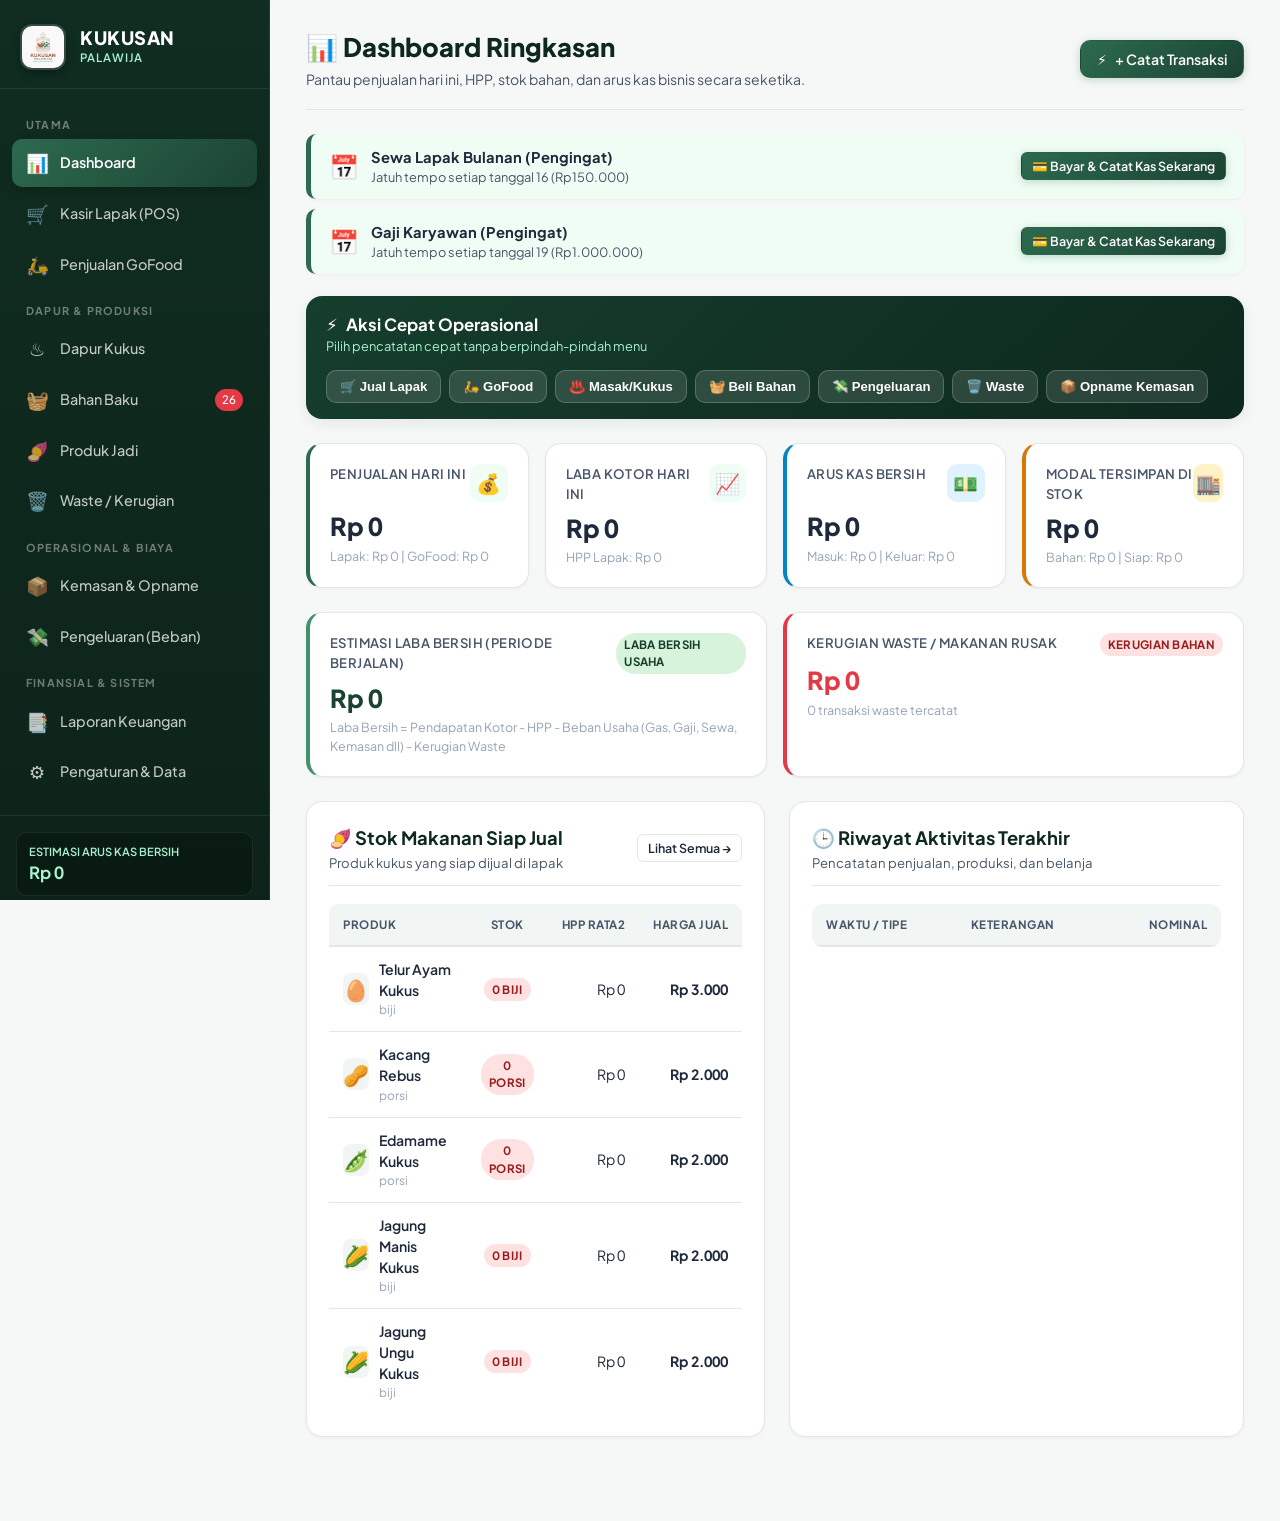
==== index.html @ 20f9d025 "Fix Fix Kukusan Palawija" ====
<!DOCTYPE html>
<html lang="id">
<head>
  <meta charset="UTF-8">
  <meta name="viewport" content="width=device-width, initial-scale=1.0">
  <title>KUKUSAN PALAWIJA - Sistem Operasional & Keuangan Cerdas</title>
  <meta name="description" content="Aplikasi pencatatan operasional, persediaan MWA, HPP, laba rugi, dan arus kas usaha Kukusan Palawija.">
  <link rel="stylesheet" href="css/style.css">
  <link rel="icon" type="image/jpeg" href="assets/logo.jpg">
</head>
<body>

  <div class="app-wrapper">
    <!-- SIDEBAR NAVIGASI -->
    <aside class="app-sidebar" id="appSidebar">
      <div class="brand-header">
        <img src="assets/logo.jpg" alt="Logo Kukusan Palawija" class="brand-logo-img">
        <div class="brand-title">
          <h1>KUKUSAN</h1>
          <div class="brand-tagline">PALAWIJA</div>
        </div>
      </div>

      <ul class="nav-menu">
        <li class="nav-category">UTAMA</li>
        <li>
          <a class="nav-item active" data-view="dashboard" id="navDashboard">
            <span class="icon">📊</span>
            <span>Dashboard</span>
          </a>
        </li>
        <li>
          <a class="nav-item" data-view="pos" id="navPos">
            <span class="icon">🛒</span>
            <span>Kasir Lapak (POS)</span>
          </a>
        </li>
        <li>
          <a class="nav-item" data-view="gofood" id="navGofood">
            <span class="icon">🛵</span>
            <span>Penjualan GoFood</span>
          </a>
        </li>

        <li class="nav-category">DAPUR & PRODUKSI</li>
        <li>
          <a class="nav-item" data-view="production" id="navProduction">
            <span class="icon">♨️</span>
            <span>Dapur Kukus</span>
          </a>
        </li>
        <li>
          <a class="nav-item" data-view="raw" id="navRaw">
            <span class="icon">🧺</span>
            <span>Bahan Baku</span>
            <span class="nav-badge" id="badgeLowRaw" style="display:none;">0</span>
          </a>
        </li>
        <li>
          <a class="nav-item" data-view="finished" id="navFinished">
            <span class="icon">🍠</span>
            <span>Produk Jadi</span>
          </a>
        </li>
        <li>
          <a class="nav-item" data-view="waste" id="navWaste">
            <span class="icon">🗑️</span>
            <span>Waste / Kerugian</span>
          </a>
        </li>

        <li class="nav-category">OPERASIONAL & BIAYA</li>
        <li>
          <a class="nav-item" data-view="packaging" id="navPackaging">
            <span class="icon">📦</span>
            <span>Kemasan & Opname</span>
          </a>
        </li>
        <li>
          <a class="nav-item" data-view="expenses" id="navExpenses">
            <span class="icon">💸</span>
            <span>Pengeluaran (Beban)</span>
          </a>
        </li>

        <li class="nav-category">FINANSIAL & SISTEM</li>
        <li>
          <a class="nav-item" data-view="reports" id="navReports">
            <span class="icon">📑</span>
            <span>Laporan Keuangan</span>
          </a>
        </li>
        <li>
          <a class="nav-item" data-view="settings" id="navSettings">
            <span class="icon">⚙️</span>
            <span>Pengaturan & Data</span>
          </a>
        </li>
      </ul>

      <div class="sidebar-footer">
        <div class="quick-cash-display">
          <div class="quick-cash-label">Estimasi Arus Kas Bersih</div>
          <div class="quick-cash-val num" id="sidebarCashVal">Rp 0</div>
        </div>
        <div style="font-size:0.75rem; text-align:center; opacity:0.7;">
          Kukusan Palawija v1.0
        </div>
      </div>
    </aside>

    <!-- KONTEN UTAMA APLIKASI -->
    <main class="app-main" id="appMain">
      
      <!-- TOP HEADER BAR -->
      <header class="top-header">
        <div class="page-title-wrap">
          <h2 id="pageMainHeading">📊 Dashboard Ringkasan</h2>
          <p id="pageMainSub">Pantau penjualan hari ini, HPP, stok bahan, dan arus kas bisnis secara seketika.</p>
        </div>
        <div class="header-actions">
          <button class="btn btn-primary" id="btnQuickActionOpen">
            <span>⚡</span> + Catat Transaksi
          </button>
        </div>
      </header>

      <!-- RECURRING ALERTS (GAJI TGL 19 & SEWA TGL 16) -->
      <div id="recurringAlertContainer" class="recurring-alert-container"></div>

      <!-- ========================================================
           VIEW 1: DASHBOARD
           ======================================================== -->
      <section id="viewDashboard" class="view-section active">
        <!-- QUICK ACTION BAR -->
        <div class="quick-action-bar">
          <div class="quick-action-left">
            <h3><span>⚡</span> Aksi Cepat Operasional</h3>
            <p>Pilih pencatatan cepat tanpa berpindah-pindah menu</p>
          </div>
          <div class="quick-buttons-row">
            <button class="btn-quick" onclick="app.openModal('modalSaleLapakQuick')">🛒 Jual Lapak</button>
            <button class="btn-quick" onclick="app.openModal('modalGoFood')">🛵 GoFood</button>
            <button class="btn-quick" onclick="app.openModal('modalProduction')">♨️ Masak/Kukus</button>
            <button class="btn-quick" onclick="app.openModal('modalPurchase')">🧺 Beli Bahan</button>
            <button class="btn-quick" onclick="app.openModal('modalExpense')">💸 Pengeluaran</button>
            <button class="btn-quick" onclick="app.openModal('modalWaste')">🗑️ Waste</button>
            <button class="btn-quick" onclick="app.openModal('modalPackagingAudit')">📦 Opname Kemasan</button>
          </div>
        </div>

        <!-- KPI SUMMARY CARDS -->
        <div class="stats-grid">
          <!-- Penjualan Hari Ini -->
          <div class="stat-card highlight-profit">
            <div class="stat-card-header">
              <span class="stat-card-title">Penjualan Hari Ini</span>
              <div class="stat-card-icon">💰</div>
            </div>
            <div class="stat-card-value num" id="dashTodaySales">Rp 0</div>
            <div class="stat-card-subtitle" id="dashTodaySalesSub">Lapak: Rp 0 | GoFood: Rp 0</div>
          </div>

          <!-- Laba Kotor Hari Ini -->
          <div class="stat-card">
            <div class="stat-card-header">
              <span class="stat-card-title">Laba Kotor Hari Ini</span>
              <div class="stat-card-icon">📈</div>
            </div>
            <div class="stat-card-value num" id="dashTodayGrossProfit">Rp 0</div>
            <div class="stat-card-subtitle" id="dashTodayHppSub">HPP Lapak: Rp 0</div>
          </div>

          <!-- Arus Kas Bersih (Bulan Ini) -->
          <div class="stat-card highlight-cash blue">
            <div class="stat-card-header">
              <span class="stat-card-title">Arus Kas Bersih</span>
              <div class="stat-card-icon">💵</div>
            </div>
            <div class="stat-card-value num" id="dashNetCashFlow">Rp 0</div>
            <div class="stat-card-subtitle" id="dashCashInOutSub">Masuk: Rp 0 | Keluar: Rp 0</div>
          </div>

          <!-- Modal Tersimpan di Stok -->
          <div class="stat-card highlight-stock gold">
            <div class="stat-card-header">
              <span class="stat-card-title">Modal Tersimpan di Stok</span>
              <div class="stat-card-icon">🏬</div>
            </div>
            <div class="stat-card-value num" id="dashTotalInventoryVal">Rp 0</div>
            <div class="stat-card-subtitle" id="dashInventorySplitSub">Bahan: Rp 0 | Siap Jual: Rp 0</div>
          </div>
        </div>

        <!-- SECOND ROW STATS: LABA BERSIH & KERUGIAN WASTE -->
        <div class="stats-grid" style="grid-template-columns: 1fr 1fr; margin-bottom: 24px;">
          <div class="stat-card" style="border-left: 4px solid var(--primary-500);">
            <div class="stat-card-header">
              <span class="stat-card-title">Estimasi Laba Bersih (Periode Berjalan)</span>
              <span class="badge badge-brand">Laba Bersih Usaha</span>
            </div>
            <div class="stat-card-value num" id="dashNetProfitVal" style="color:var(--primary-700)">Rp 0</div>
            <div class="stat-card-subtitle">
              Laba Bersih = Pendapatan Kotor - HPP - Beban Usaha (Gas, Gaji, Sewa, Kemasan dll) - Kerugian Waste
            </div>
          </div>

          <div class="stat-card highlight-waste accent">
            <div class="stat-card-header">
              <span class="stat-card-title">Kerugian Waste / Makanan Rusak</span>
              <span class="badge badge-danger">Kerugian Bahan</span>
            </div>
            <div class="stat-card-value num" id="dashWasteLossVal" style="color:var(--danger-600)">Rp 0</div>
            <div class="stat-card-subtitle" id="dashWasteItemsCount">
              0 insiden makanan rusak/basi tercatat
            </div>
          </div>
        </div>

        <!-- 2 COLUMNS: STOCK MONITOR & RECENT ACTIVITIES -->
        <div style="display: grid; grid-template-columns: 1fr 1fr; gap: 24px;">
          <!-- Card 1: Stok Siap Jual Terpopuler -->
          <div class="card">
            <div class="card-header">
              <div>
                <h3 class="card-title">🍠 Stok Makanan Siap Jual</h3>
                <div class="card-subtitle">Produk kukus yang siap dijual di lapak</div>
              </div>
              <button class="btn btn-secondary btn-sm" onclick="app.switchView('finished')">Lihat Semua →</button>
            </div>
            <div class="table-responsive">
              <table class="data-table">
                <thead>
                  <tr>
                    <th>Produk</th>
                    <th class="text-center">Stok</th>
                    <th class="text-right">HPP Rata2</th>
                    <th class="text-right">Harga Jual</th>
                  </tr>
                </thead>
                <tbody id="dashTopFinishedGoodsTable">
                  <!-- Populated by JS -->
                </tbody>
              </table>
            </div>
          </div>

          <!-- Card 2: Aktivitas Terakhir -->
          <div class="card">
            <div class="card-header">
              <div>
                <h3 class="card-title">🕒 Riwayat Aktivitas Terakhir</h3>
                <div class="card-subtitle">Pencatatan penjualan, produksi, dan belanja</div>
              </div>
            </div>
            <div class="table-responsive">
              <table class="data-table">
                <thead>
                  <tr>
                    <th>Waktu / Tipe</th>
                    <th>Keterangan</th>
                    <th class="text-right">Nominal</th>
                  </tr>
                </thead>
                <tbody id="dashRecentActivityTable">
                  <!-- Populated by JS -->
                </tbody>
              </table>
            </div>
          </div>
        </div>
      </section>

      <!-- ========================================================
           VIEW 2: KASIR LAPAK (POS CEPAT)
           ======================================================== -->
      <section id="viewPos" class="view-section">
        <div class="pos-container">
          <!-- Left: Product Grid Selector -->
          <div class="pos-product-section">
            <div class="card" style="margin-bottom:0;">
              <div class="product-picker-header">
                <div>
                  <h3 class="card-title">🛒 Pilih Menu Siap Jual</h3>
                  <div class="card-subtitle">Klik item untuk menambahkan langsung ke keranjang kasir</div>
                </div>
                <input type="text" id="posSearchInput" class="search-input" placeholder="🔍 Cari menu palawija..." oninput="app.filterPosProducts(this.value)">
              </div>
              <div class="product-grid" id="posProductGrid">
                <!-- Populated by JS -->
              </div>
            </div>

            <!-- Riwayat Penjualan Lapak Hari Ini -->
            <div class="card" style="margin-top:20px;">
              <div class="card-header">
                <h3 class="card-title">📋 Riwayat Nota Lapak Hari Ini</h3>
              </div>
              <div class="table-responsive">
                <table class="data-table">
                  <thead>
                    <tr>
                      <th>No Nota</th>
                      <th>Jam</th>
                      <th>Detail Item</th>
                      <th class="text-right">Total Jual</th>
                      <th class="text-right">HPP</th>
                      <th class="text-right">Laba Kotor</th>
                      <th class="text-center">Aksi</th>
                    </tr>
                  </thead>
                  <tbody id="posSalesHistoryTable">
                    <!-- Populated by JS -->
                  </tbody>
                </table>
              </div>
            </div>
          </div>

          <!-- Right: Cart & Checkout Panel -->
          <div class="pos-cart-panel">
            <div class="cart-title">
              <span>🛒 Keranjang Pembeli</span>
              <button class="btn btn-secondary btn-sm" onclick="app.posClearCart()">Kosongkan</button>
            </div>

            <div class="cart-items-list" id="posCartItemsList">
              <!-- Cart items -->
            </div>

            <div class="cart-summary-box">
              <div class="cart-summary-row">
                <span>Total Item</span>
                <span id="posCartItemCount">0 porsi/biji</span>
              </div>
              <div class="cart-summary-row">
                <span>Estimasi HPP Total</span>
                <span id="posCartHppTotal" class="num">Rp 0</span>
              </div>
              <div class="cart-summary-row total">
                <span>Total Tagihan</span>
                <span id="posCartTotalAmount" class="num">Rp 0</span>
              </div>
            </div>

            <div class="pos-payment-inputs">
              <div class="form-group" style="margin-bottom:8px;">
                <label class="form-label">Metode Pembayaran</label>
                <select id="posPaymentMethod" class="form-select">
                  <option value="Tunai">💵 Tunai (Cash)</option>
                  <option value="QRIS">📱 QRIS</option>
                  <option value="Transfer">🏦 Transfer Bank</option>
                </select>
              </div>

              <div class="form-group" style="margin-bottom:8px;">
                <label class="form-label">Uang Diterima (Rp)</label>
                <input type="number" id="posCashReceived" class="form-control" placeholder="0" oninput="app.calculatePosChange()">
              </div>

              <div class="cart-summary-row" style="font-weight:700; color:var(--primary-700); margin-bottom:12px;">
                <span>Kembalian:</span>
                <span id="posChangeDisplay" class="num">Rp 0</span>
              </div>

              <button class="btn btn-primary btn-lg" style="width:100%;" onclick="app.posSubmitSale()">
                ✅ Simpan Transaksi Lapak
              </button>
            </div>
          </div>
        </div>
      </section>

      <!-- ========================================================
           VIEW 3: PENJUALAN GOFOOD (RINGKAS)
           ======================================================== -->
      <section id="viewGofood" class="view-section">
        <div class="card">
          <div class="card-header">
            <div>
              <h3 class="card-title">🛵 Pencatatan Penjualan GoFood</h3>
              <div class="card-subtitle">Metode ringkas: catat omset kotor, potongan fee, dan uang bersih diterima tanpa repot input per item</div>
            </div>
            <button class="btn btn-gofood" onclick="app.openModal('modalGoFood')">
              + Catat Rekap GoFood
            </button>
          </div>

          <div class="stats-grid" style="grid-template-columns: repeat(3, 1fr); margin-bottom:20px;">
            <div class="stat-card">
              <span class="stat-card-title">Total Omset Kotor GoFood</span>
              <div class="stat-card-value num" id="gfTotalGross">Rp 0</div>
            </div>
            <div class="stat-card accent">
              <span class="stat-card-title">Total Potongan Fee Aplikasi</span>
              <div class="stat-card-value num" id="gfTotalFee" style="color:var(--danger-600)">Rp 0</div>
            </div>
            <div class="stat-card highlight-profit">
              <span class="stat-card-title">Uang Bersih Diterima</span>
              <div class="stat-card-value num" id="gfTotalNet" style="color:var(--gofood-green)">Rp 0</div>
            </div>
          </div>

          <div class="table-responsive">
            <table class="data-table">
              <thead>
                <tr>
                  <th>No Pesanan</th>
                  <th>Tanggal</th>
                  <th>Jumlah Order</th>
                  <th class="text-right">Penjualan Kotor</th>
                  <th class="text-right">Fee Aplikasi</th>
                  <th class="text-right">Diterima Bersih</th>
                  <th>Metode Masuk</th>
                  <th>Catatan</th>
                  <th class="text-center">Aksi</th>
                </tr>
              </thead>
              <tbody id="gofoodTableBody">
                <!-- Populated by JS -->
              </tbody>
            </table>
          </div>
        </div>
      </section>

      <!-- ========================================================
           VIEW 4: DAPUR KUKUS (PRODUKSI & MWA HPP)
           ======================================================== -->
      <section id="viewProduction" class="view-section">
        <div class="card">
          <div class="card-header">
            <div>
              <h3 class="card-title">♨️ Proses Produksi Dapur Kukus</h3>
              <div class="card-subtitle">Konversi bahan baku mentah menjadi produk jadi siap jual dengan alokasi biaya multi-hasil dan MWA HPP</div>
            </div>
            <button class="btn btn-primary" onclick="app.openModal('modalProduction')">
              + Catat Masak / Kukus Baru
            </button>
          </div>

          <div class="alert-card info" style="margin-bottom:20px;">
            <div class="alert-card-left">
              <span class="alert-icon">💡</span>
              <div class="alert-card-text">
                <h4>Prinsip Produksi Kukusan Palawija</h4>
                <p>Hasil aktual dicatat nyata (misal 2 kg telur menghasilkan 20 butir matang). Jika 1 proses menghasilkan 2 produk sekaligus (misal Edamame & Kacang), biaya dialokasikan berdasarkan persentase (total wajib 100%).</p>
              </div>
            </div>
          </div>

          <div class="table-responsive">
            <table class="data-table">
              <thead>
                <tr>
                  <th>Batch</th>
                  <th>Tanggal</th>
                  <th>Bahan Baku Digunakan</th>
                  <th>Biaya Tambahan</th>
                  <th class="text-right">Total Biaya Batch</th>
                  <th>Hasil Produk & Alokasi</th>
                  <th>HPP Per Unit Dihasilkan</th>
                  <th class="text-center">Aksi</th>
                </tr>
              </thead>
              <tbody id="productionTableBody">
                <!-- Populated by JS -->
              </tbody>
            </table>
          </div>
        </div>
      </section>

      <!-- ========================================================
           VIEW 5: BAHAN BAKU & PEMBELIAN (MOVING AVERAGE)
           ======================================================== -->
      <section id="viewRaw" class="view-section">
        <div class="card">
          <div class="card-header">
            <div>
              <h3 class="card-title">🧺 Master Stok Bahan Baku</h3>
              <div class="card-subtitle">Stok dinilai menggunakan metode Moving Weighted Average (MWA)</div>
            </div>
            <div style="display:flex; gap:10px;">
              <button class="btn btn-secondary" onclick="app.openModal('modalAddRaw')">
                + Tambah Bahan Baru
              </button>
              <button class="btn btn-primary" onclick="app.openModal('modalPurchase')">
                + Catat Pembelian Bahan
              </button>
            </div>
          </div>

          <div class="table-responsive">
            <table class="data-table">
              <thead>
                <tr>
                  <th>Bahan Baku</th>
                  <th>Satuan</th>
                  <th class="text-center">Stok Saat Ini</th>
                  <th class="text-right">Harga Rata2 (MWA)</th>
                  <th class="text-right">Nilai Persediaan</th>
                  <th class="text-center">Status</th>
                  <th class="text-center">Aksi</th>
                </tr>
              </thead>
              <tbody id="rawMaterialsTableBody">
                <!-- Populated by JS -->
              </tbody>
            </table>
          </div>
        </div>

        <!-- Riwayat Pembelian Bahan Baku -->
        <div class="card">
          <div class="card-header">
            <h3 class="card-title">📜 Riwayat Pembelian Bahan Baku & Kemasan</h3>
          </div>
          <div class="table-responsive">
            <table class="data-table">
              <thead>
                <tr>
                  <th>Tanggal</th>
                  <th>Tipe</th>
                  <th>Item</th>
                  <th class="text-center">Jumlah</th>
                  <th class="text-right">Harga Beli</th>
                  <th class="text-right">Total Bayar (Kas Keluar)</th>
                  <th>Supplier</th>
                  <th>Metode Bayar</th>
                  <th>Catatan</th>
                  <th class="text-center">Aksi</th>
                </tr>
              </thead>
              <tbody id="purchasesTableBody">
                <!-- Populated by JS -->
              </tbody>
            </table>
          </div>
        </div>
      </section>

      <!-- ========================================================
           VIEW 6: PRODUK JADI (STOK & HPP)
           ======================================================== -->
      <section id="viewFinished" class="view-section">
        <div class="card">
          <div class="card-header">
            <div>
              <h3 class="card-title">🍠 Daftar Produk Siap Jual</h3>
              <div class="card-subtitle">Stok makanan matang hasil kukusan beserta HPP dan harga jual</div>
            </div>
            <button class="btn btn-primary" onclick="app.openModal('modalAddProduct')">
              + Tambah Menu Baru
            </button>
          </div>

          <div class="table-responsive">
            <table class="data-table">
              <thead>
                <tr>
                  <th>Menu Produk</th>
                  <th>Satuan</th>
                  <th class="text-center">Stok Siap Jual</th>
                  <th class="text-right">HPP Rata2 (MWA)</th>
                  <th class="text-right">Harga Jual</th>
                  <th class="text-right">Margin Laba / Unit</th>
                  <th class="text-right">Nilai Total Stok</th>
                  <th class="text-center">Aksi</th>
                </tr>
              </thead>
              <tbody id="finishedGoodsTableBody">
                <!-- Populated by JS -->
              </tbody>
            </table>
          </div>
        </div>
      </section>

      <!-- ========================================================
           VIEW 7: WASTE / KERUGIAN MAKANAN RUSAK
           ======================================================== -->
      <section id="viewWaste" class="view-section">
        <div class="card">
          <div class="card-header">
            <div>
              <h3 class="card-title">🗑️ Pencatatan Kerugian Waste (Makanan Rusak / Basi)</h3>
              <div class="card-subtitle">Mencatat produk jadi yang dibuang/rusak dan menghitung nilai kerugian berdasarkan HPP</div>
            </div>
            <button class="btn btn-danger" onclick="app.openModal('modalWaste')">
              + Catat Waste Baru
            </button>
          </div>

          <div class="stats-grid" style="grid-template-columns: 1fr 1fr; margin-bottom:20px;">
            <div class="stat-card accent">
              <span class="stat-card-title">Total Nilai Kerugian Waste</span>
              <div class="stat-card-value num" id="wasteTotalLossVal" style="color:var(--danger-600)">Rp 0</div>
              <div class="stat-card-subtitle">Nilai rupiah produk terbuang yang membebani laba bersih</div>
            </div>
            <div class="stat-card">
              <span class="stat-card-title">Total Jumlah Item Terbuang</span>
              <div class="stat-card-value num" id="wasteTotalQtyVal">0 item</div>
              <div class="stat-card-subtitle">Total biji/porsi produk jadi yang tidak layak jual</div>
            </div>
          </div>

          <div class="table-responsive">
            <table class="data-table">
              <thead>
                <tr>
                  <th>Tanggal</th>
                  <th>Produk</th>
                  <th class="text-center">Jumlah Rusak</th>
                  <th class="text-right">HPP per Unit</th>
                  <th class="text-right">Total Nilai Kerugian</th>
                  <th>Alasan Rusak</th>
                  <th>Catatan</th>
                  <th class="text-center">Aksi</th>
                </tr>
              </thead>
              <tbody id="wasteTableBody">
                <!-- Populated by JS -->
              </tbody>
            </table>
          </div>
        </div>
      </section>

      <!-- ========================================================
           VIEW 8: KEMASAN & STOCK OPNAME BERKALA
           ======================================================== -->
      <section id="viewPackaging" class="view-section">
        <div class="card">
          <div class="card-header">
            <div>
              <h3 class="card-title">📦 Pengelolaan Kemasan & Stock Opname Berkala</h3>
              <div class="card-subtitle">Mika, sticker, plastik dll. dihitung pemakaiannya lewat opname berkala agar tidak merepotkan kasir tiap transaksi</div>
            </div>
            <div style="display:flex; gap:10px;">
              <button class="btn btn-secondary" onclick="app.openModal('modalAddPackaging')">
                + Tambah Jenis Kemasan
              </button>
              <button class="btn btn-primary" onclick="app.openModal('modalPackagingAudit')">
                📋 Catat Stock Opname
              </button>
            </div>
          </div>

          <div class="alert-card info" style="margin-bottom:20px;">
            <div class="alert-card-left">
              <span class="alert-icon">📦</span>
              <div class="alert-card-text">
                <h4>Rumus Stock Opname Berkala</h4>
                <p>Estimasi Pemakaian = Stok Awal + Total Pembelian Baru - Stok Fisik Aktual. Nilai rupiah kemasan terpakai otomatis masuk ke Beban Usaha pada laporan Laba Rugi.</p>
              </div>
            </div>
          </div>

          <div class="table-responsive">
            <table class="data-table">
              <thead>
                <tr>
                  <th>Kemasan</th>
                  <th>Satuan</th>
                  <th class="text-center">Stok Saat Ini</th>
                  <th class="text-right">Biaya Rata2</th>
                  <th class="text-right">Nilai Persediaan</th>
                  <th class="text-center">Status</th>
                  <th class="text-center">Aksi</th>
                </tr>
              </thead>
              <tbody id="packagingTableBody">
                <!-- Populated by JS -->
              </tbody>
            </table>
          </div>
        </div>

        <!-- Riwayat Audit Stock Opname Kemasan -->
        <div class="card">
          <div class="card-header">
            <h3 class="card-title">📜 Riwayat Audit Opname Kemasan</h3>
          </div>
          <div class="table-responsive">
            <table class="data-table">
              <thead>
                <tr>
                  <th>Tanggal</th>
                  <th>Periode Opname</th>
                  <th>Rincian Kemasan (Awal → Fisik = Terpakai)</th>
                  <th class="text-right">Nilai Biaya Pemakaian</th>
                  <th>Catatan</th>
                </tr>
              </thead>
              <tbody id="packagingAuditTableBody">
                <!-- Populated by JS -->
              </tbody>
            </table>
          </div>
        </div>
      </section>

      <!-- ========================================================
           VIEW 9: PENGELUARAN USAHA & GAS PERSENTASE
           ======================================================== -->
      <section id="viewExpenses" class="view-section">
        <div class="card">
          <div class="card-header">
            <div>
              <h3 class="card-title">💸 Pengeluaran Usaha (Beban Operasional)</h3>
              <div class="card-subtitle">Gaji, sewa lapak, gas (alokasi rumah vs usaha), listrik, transportasi, dll.</div>
            </div>
            <button class="btn btn-primary" onclick="app.openModal('modalExpense')">
              + Catat Pengeluaran Baru
            </button>
          </div>

          <div class="alert-card warning" style="margin-bottom:20px;">
            <div class="alert-card-left">
              <span class="alert-icon">⚖️</span>
              <div class="alert-card-text">
                <h4>Aturan Pemisahan Beban Gas & Kas</h4>
                <p>Gas Dalam Rumah dihitung 60% beban usaha (40% keperluan dapur rumah). Pengeluaran kas tetap keluar 100%, namun beban usaha pada laba rugi hanya dicatat porsi usaha.</p>
              </div>
            </div>
          </div>

          <div class="table-responsive">
            <table class="data-table">
              <thead>
                <tr>
                  <th>Tanggal</th>
                  <th>Kategori</th>
                  <th>Lokasi</th>
                  <th class="text-center">% Usaha</th>
                  <th class="text-right">Total Kas Keluar</th>
                  <th class="text-right">Beban Usaha</th>
                  <th class="text-right">Pribadi / Prive</th>
                  <th>Metode Bayar</th>
                  <th>Catatan</th>
                  <th class="text-center">Aksi</th>
                </tr>
              </thead>
              <tbody id="expensesTableBody">
                <!-- Populated by JS -->
              </tbody>
            </table>
          </div>
        </div>
      </section>

      <!-- ========================================================
           VIEW 10: LAPORAN KEUANGAN LENGKAP
           ======================================================== -->
      <section id="viewReports" class="view-section">
        <!-- Date filter bar -->
        <div class="report-filter-bar">
          <div style="display:flex; align-items:center; gap:12px; flex-wrap:wrap;">
            <label style="font-weight:700; font-size:0.88rem;">Filter Periode:</label>
            <button class="btn btn-secondary btn-sm active" id="btnFilterToday" onclick="app.setReportPeriod('today')">Hari Ini</button>
            <button class="btn btn-secondary btn-sm" id="btnFilterWeek" onclick="app.setReportPeriod('this_week')">7 Hari</button>
            <button class="btn btn-secondary btn-sm" id="btnFilterMonth" onclick="app.setReportPeriod('this_month')">Bulan Ini</button>
            <button class="btn btn-secondary btn-sm" id="btnFilterAll" onclick="app.setReportPeriod('all')">Semua</button>
          </div>
          <div style="display:flex; align-items:center; gap:8px;">
            <input type="date" id="reportStartDate" class="form-control" style="width:140px; padding:6px 10px;" onchange="app.setReportCustomDate()">
            <span>s/d</span>
            <input type="date" id="reportEndDate" class="form-control" style="width:140px; padding:6px 10px;" onchange="app.setReportCustomDate()">
            <button class="btn btn-primary btn-sm" onclick="window.print()">🖨️ Cetak Laporan</button>
            <button class="btn btn-secondary btn-sm" onclick="app.exportReportCsv()">📥 Unduh CSV</button>
          </div>
        </div>

        <!-- 1. LAPORAN LABA RUGI (INCOME STATEMENT) -->
        <div class="financial-statement">
          <div class="statement-title">
            <h3>LAPORAN LABA RUGI</h3>
            <p>Kukusan Palawija — Periode: <span id="reportPeriodDisplay">Bulan Ini</span></p>
          </div>

          <!-- Bagian Pendapatan -->
          <div class="statement-row header">
            <span>I. PENDAPATAN USAHA</span>
            <span></span>
          </div>
          <div class="statement-row indent">
            <span>Penjualan Bersih Lapak</span>
            <span id="repLapakRev" class="num">Rp 0</span>
          </div>
          <div class="statement-row indent">
            <span>Penjualan GoFood (Uang Bersih Diterima)</span>
            <span id="repGofoodNet" class="num">Rp 0</span>
          </div>
          <div class="statement-row subtotal">
            <span>TOTAL PENDAPATAN USAHA</span>
            <span id="repTotalRev" class="num" style="color:var(--primary-700)">Rp 0</span>
          </div>

          <!-- Bagian HPP -->
          <div class="statement-row header">
            <span>II. HARGA POKOK PENJUALAN (HPP)</span>
            <span></span>
          </div>
          <div class="statement-row indent">
            <span>HPP Produk Terjual di Lapak</span>
            <span id="repHppLapak" class="num">Rp 0</span>
          </div>
          <div class="statement-row subtotal">
            <span>TOTAL HPP</span>
            <span id="repTotalHpp" class="num" style="color:var(--danger-600)">Rp 0</span>
          </div>

          <!-- LABA KOTOR -->
          <div class="statement-row" style="font-size:1.1rem; font-weight:800; background:#f0fdf4; padding:10px 12px; border-radius:6px; margin:12px 0;">
            <span>LABA KOTOR (GROSS PROFIT)</span>
            <span id="repGrossProfit" class="num" style="color:var(--primary-800)">Rp 0</span>
          </div>

          <!-- Bagian Beban Operasional -->
          <div class="statement-row header">
            <span>III. BEBAN OPERASIONAL USAHA</span>
            <span></span>
          </div>
          <div id="repExpenseBreakdownRows">
            <!-- Populated by JS -->
          </div>
          <div class="statement-row subtotal">
            <span>TOTAL BEBAN OPERASIONAL</span>
            <span id="repTotalExpenses" class="num" style="color:var(--danger-600)">Rp 0</span>
          </div>

          <!-- Bagian Waste -->
          <div class="statement-row header">
            <span>IV. KERUGIAN WASTE / MAKANAN RUSAK</span>
            <span></span>
          </div>
          <div class="statement-row indent">
            <span>Beban Kerugian Produk Rusak/Basi</span>
            <span id="repWasteLoss" class="num">Rp 0</span>
          </div>

          <!-- LABA BERSIH -->
          <div class="statement-row grand-total" id="repNetProfitRow">
            <span>LABA BERSIH (NET PROFIT)</span>
            <span id="repNetProfit" class="num">Rp 0</span>
          </div>
        </div>

        <!-- 2. LAPORAN ARUS KAS (CASH FLOW) -->
        <div class="financial-statement">
          <div class="statement-title">
            <h3>LAPORAN ARUS KAS (CASH FLOW)</h3>
            <p>Arus Uang Riil Masuk & Keluar Kas</p>
          </div>

          <div class="statement-row header">
            <span>ARUS KAS MASUK</span>
            <span></span>
          </div>
          <div class="statement-row indent">
            <span>Penerimaan Penjualan Lapak</span>
            <span id="repCashInLapak" class="num">Rp 0</span>
          </div>
          <div class="statement-row indent">
            <span>Penerimaan Bersih GoFood</span>
            <span id="repCashInGofood" class="num">Rp 0</span>
          </div>
          <div class="statement-row subtotal">
            <span>TOTAL UANG MASUK</span>
            <span id="repTotalCashIn" class="num" style="color:var(--primary-700)">Rp 0</span>
          </div>

          <div class="statement-row header">
            <span>ARUS KAS KELUAR</span>
            <span></span>
          </div>
          <div class="statement-row indent">
            <span>Pembelian Bahan Baku</span>
            <span id="repCashOutRaw" class="num">Rp 0</span>
          </div>
          <div class="statement-row indent">
            <span>Pembelian Kemasan</span>
            <span id="repCashOutPack" class="num">Rp 0</span>
          </div>
          <div class="statement-row indent">
            <span>Pengeluaran Kas Operasional & Lainnya (100% Kas)</span>
            <span id="repCashOutExp" class="num">Rp 0</span>
          </div>
          <div class="statement-row subtotal">
            <span>TOTAL UANG KELUAR</span>
            <span id="repTotalCashOut" class="num" style="color:var(--danger-600)">Rp 0</span>
          </div>

          <div class="statement-row grand-total" id="repNetCashRow">
            <span>SURPLUS / DEFISIT KAS BERSIH</span>
            <span id="repNetCashFlow" class="num">Rp 0</span>
          </div>
        </div>

        <!-- 3. POSISI MODAL DALAM PERSEDIAAN -->
        <div class="financial-statement">
          <div class="statement-title">
            <h3>NILAI MODAL DALAM PERSEDIAAN (STOK)</h3>
            <p>Aset Barang Berdasarkan Nilai Moving Weighted Average</p>
          </div>

          <div class="statement-row">
            <span>Nilai Persediaan Bahan Baku Mentah</span>
            <span id="repValRaw" class="num">Rp 0</span>
          </div>
          <div class="statement-row">
            <span>Nilai Persediaan Produk Jadi Siap Jual</span>
            <span id="repValFinished" class="num">Rp 0</span>
          </div>
          <div class="statement-row">
            <span>Nilai Persediaan Kemasan</span>
            <span id="repValPackaging" class="num">Rp 0</span>
          </div>
          <div class="statement-row grand-total">
            <span>TOTAL MODAL TERSIMPAN DI STOK</span>
            <span id="repValTotal" class="num">Rp 0</span>
          </div>
        </div>
      </section>

      <!-- ========================================================
           VIEW 11: PENGATURAN & BACKUP DATA
           ======================================================== -->
      <section id="viewSettings" class="view-section">
        <div class="card" style="max-width:800px; margin:0 auto 24px;">
          <div class="card-header">
            <h3 class="card-title">⚙️ Konfigurasi Usaha & Pengingat Rutin</h3>
          </div>
          <form id="formSettings" onsubmit="app.saveSettings(event)">
            <div class="form-group">
              <label class="form-label">Nama Usaha</label>
              <input type="text" id="settingBizName" class="form-control" value="Kukusan Palawija">
            </div>
            <div class="form-row">
              <div class="form-group">
                <label class="form-label">Tanggal Jatuh Tempo Gaji Karyawan</label>
                <input type="number" id="settingSalaryDay" class="form-control" min="1" max="31" value="19">
                <div class="form-hint">Standar: Tanggal 19 setiap bulan</div>
              </div>
              <div class="form-group">
                <label class="form-label">Nominal Gaji Rutin (Rp)</label>
                <input type="number" id="settingSalaryAmount" class="form-control" value="1000000">
              </div>
            </div>
            <div class="form-row">
              <div class="form-group">
                <label class="form-label">Tanggal Jatuh Tempo Sewa Lapak</label>
                <input type="number" id="settingRentDay" class="form-control" min="1" max="31" value="16">
                <div class="form-hint">Standar: Tanggal 16 setiap bulan</div>
              </div>
              <div class="form-group">
                <label class="form-label">Nominal Sewa Lapak (Rp)</label>
                <input type="number" id="settingRentAmount" class="form-control" value="150000">
              </div>
            </div>
            <button type="submit" class="btn btn-primary">Simpan Konfigurasi</button>
          </form>
        </div>

        <!-- Backup & Pulihkan Data -->
        <div class="card" style="max-width:800px; margin:0 auto;">
          <div class="card-header">
            <h3 class="card-title">💾 Cadangan (Backup) & Pulihkan Data</h3>
          </div>
          <p style="font-size:0.88rem; color:var(--text-secondary); margin-bottom:16px;">
            Semua data tersimpan dengan aman di browser lokal Anda. Anda dapat mengunduh berkas cadangan JSON kapan saja atau memuat kembali jika berpindah perangkat.
          </p>
          <div style="display:flex; gap:12px; flex-wrap:wrap;">
            <button class="btn btn-secondary" onclick="app.downloadBackupJson()">
              📥 Unduh Cadangan Data (JSON)
            </button>
            <label class="btn btn-secondary" style="cursor:pointer; margin:0;">
              📤 Pulihkan Data dari JSON
              <input type="file" id="importJsonFileInput" accept=".json" style="display:none;" onchange="app.importBackupJson(event)">
            </label>
            <button class="btn btn-danger" onclick="app.resetToCleanConfirm()">
              🧹 Kosongkan Semua Catatan & Stok (Set ke 0)
            </button>
          </div>
        </div>
      </section>

    </main>
  </div>

  <!-- ========================================================
       MODAL DIALOGS
       ======================================================== -->

  <!-- MODAL: PEMBELIAN BAHAN BAKU / KEMASAN -->
  <div class="modal-backdrop" id="modalPurchase">
    <div class="modal-dialog">
      <div class="modal-header">
        <h3 class="modal-title">🧺 Catat Pembelian Bahan / Kemasan</h3>
        <button class="btn-close" onclick="app.closeModal('modalPurchase')">&times;</button>
      </div>
      <form id="formPurchase" onsubmit="app.handlePurchaseSubmit(event)">
        <div class="modal-body">
          <div class="form-row">
            <div class="form-group">
              <label class="form-label">Tanggal Pembelian</label>
              <input type="date" id="pchDate" class="form-control" required>
            </div>
            <div class="form-group">
              <label class="form-label">Tipe Pembelian</label>
              <select id="pchType" class="form-select" onchange="app.populatePurchaseItemsDropdown()">
                <option value="raw">Bahan Baku Makanan</option>
                <option value="packaging">Kemasan & Perlengkapan</option>
              </select>
            </div>
          </div>

          <div class="form-group">
            <label class="form-label">Pilih Item</label>
            <select id="pchItemId" class="form-select" required onchange="app.updatePurchaseUnitLabel()">
              <!-- Dynamic items -->
            </select>
          </div>

          <div class="form-row">
            <div class="form-group">
              <label class="form-label">Jumlah / Qty (<span id="pchUnitDisplay">kg</span>)</label>
              <input type="number" step="0.01" id="pchQty" class="form-control" required placeholder="Contoh: 2" oninput="app.calculatePurchaseTotal()">
            </div>
            <div class="form-group">
              <label class="form-label">Harga Satuan (Rp)</label>
              <input type="number" id="pchUnitPrice" class="form-control" required placeholder="Contoh: 30000" oninput="app.calculatePurchaseTotal()">
            </div>
          </div>

          <div class="alert-card info" style="margin-bottom:14px; padding:10px 14px;">
            <div class="alert-card-left">
              <span class="alert-icon">💡</span>
              <div class="alert-card-text">
                <div style="font-weight:700; font-size:0.85rem;">Total Kas Keluar: <span id="pchTotalDisplay" class="num">Rp 0</span></div>
                <div style="font-size:0.75rem; color:var(--text-secondary);">Harga rata-rata (MWA) akan dihitung otomatis saat disimpan.</div>
              </div>
            </div>
          </div>

          <div class="form-row">
            <div class="form-group">
              <label class="form-label">Supplier / Tempat Beli</label>
              <input type="text" id="pchSupplier" class="form-control" placeholder="Toko Berkah / Pasar">
            </div>
            <div class="form-group">
              <label class="form-label">Metode Pembayaran</label>
              <select id="pchPaymentMethod" class="form-select">
                <option value="Tunai">💵 Kas Tunai</option>
                <option value="Transfer">🏦 Transfer / QRIS</option>
              </select>
            </div>
          </div>

          <div class="form-group">
            <label class="form-label">Catatan Tambahan</label>
            <input type="text" id="pchNotes" class="form-control" placeholder="Keterangan opsional">
          </div>
        </div>
        <div class="modal-footer">
          <button type="button" class="btn btn-secondary" onclick="app.closeModal('modalPurchase')">Batal</button>
          <button type="submit" class="btn btn-primary">Simpan Pembelian</button>
        </div>
      </form>
    </div>
  </div>

  <!-- MODAL: PROSES PRODUKSI (DAPUR KUKUS & ALOKASI BIAYA) -->
  <div class="modal-backdrop" id="modalProduction">
    <div class="modal-dialog" style="max-width:760px;">
      <div class="modal-header">
        <h3 class="modal-title">♨️ Catat Proses Produksi (Dapur Kukus)</h3>
        <button class="btn-close" onclick="app.closeModal('modalProduction')">&times;</button>
      </div>
      <form id="formProduction" onsubmit="app.handleProductionSubmit(event)">
        <div class="modal-body">
          <div class="form-row">
            <div class="form-group">
              <label class="form-label">Tanggal Masak</label>
              <input type="date" id="prdDate" class="form-control" required>
            </div>
            <div class="form-group">
              <label class="form-label">Biaya Tambahan (Bumbu/Garam/Air) (Rp)</label>
              <input type="number" id="prdAdditionalCost" class="form-control" value="0" oninput="app.recalcProductionTotals()">
            </div>
          </div>

          <!-- Section 1: Bahan Baku yang Digunakan -->
          <div class="repeater-box">
            <div class="repeater-header">
              <span>🧺 1. BAHAN BAKU YANG DIGUNAKAN (INPUT)</span>
              <button type="button" class="btn btn-secondary btn-sm" onclick="app.addProductionIngredientRow()">+ Tambah Bahan</button>
            </div>
            <div id="prdIngredientsContainer">
              <!-- Dynamic ingredient rows -->
            </div>
          </div>

          <!-- Section 2: Hasil Produksi Aktual & Alokasi Persentase Biaya -->
          <div class="repeater-box">
            <div class="repeater-header">
              <span>🍠 2. HASIL PRODUK JADI AKTUAL (OUTPUT)</span>
              <button type="button" class="btn btn-secondary btn-sm" onclick="app.addProductionOutputRow()">+ Tambah Produk Hasil</button>
            </div>
            <p style="font-size:0.75rem; color:var(--text-secondary); margin-bottom:8px;">
              Jika menghasilkan lebih dari 1 produk (misal Edamame & Kacang), bagi persentase alokasi biayanya (Total wajib 100%).
            </p>
            <div id="prdOutputsContainer">
              <!-- Dynamic output rows -->
            </div>
            <div style="display:flex; justify-content:space-between; align-items:center; margin-top:8px; font-size:0.85rem; font-weight:700;">
              <span>Total Alokasi Biaya:</span>
              <span id="prdTotalAllocationDisplay" class="badge badge-success">100%</span>
            </div>
          </div>

          <!-- Ringkasan Biaya Produksi Batch -->
          <div class="alert-card info" style="margin-top:14px;">
            <div class="alert-card-left">
              <span class="alert-icon">📊</span>
              <div class="alert-card-text">
                <div style="font-weight:700; font-size:0.88rem;">Total Biaya Produksi Batch: <span id="prdTotalCostDisplay" class="num">Rp 0</span></div>
                <div style="font-size:0.76rem; color:var(--text-secondary);" id="prdResultHppBreakdown">
                  HPP per unit produk akan dihitung otomatis dan memperbarui rata-rata stok produk jadi.
                </div>
              </div>
            </div>
          </div>

          <div class="form-group" style="margin-top:12px;">
            <label class="form-label">Catatan Batch</label>
            <input type="text" id="prdNotes" class="form-control" placeholder="Contoh: Produksi sesi pagi 20 porsi">
          </div>
        </div>
        <div class="modal-footer">
          <button type="button" class="btn btn-secondary" onclick="app.closeModal('modalProduction')">Batal</button>
          <button type="submit" class="btn btn-primary">Simpan Produksi</button>
        </div>
      </form>
    </div>
  </div>

  <!-- MODAL: PENJUALAN GOFOOD (RINGKAS) -->
  <div class="modal-backdrop" id="modalGoFood">
    <div class="modal-dialog">
      <div class="modal-header">
        <h3 class="modal-title">🛵 Catat Rekap Penjualan GoFood</h3>
        <button class="btn-close" onclick="app.closeModal('modalGoFood')">&times;</button>
      </div>
      <form id="formGoFood" onsubmit="app.handleGoFoodSubmit(event)">
        <div class="modal-body">
          <div class="form-row">
            <div class="form-group">
              <label class="form-label">Tanggal Penjualan</label>
              <input type="date" id="gfDate" class="form-control" required>
            </div>
            <div class="form-group">
              <label class="form-label">Jumlah Transaksi / Pesanan</label>
              <input type="number" id="gfOrderCount" class="form-control" value="1" min="1">
            </div>
          </div>

          <div class="form-row">
            <div class="form-group">
              <label class="form-label">Penjualan Kotor (Gross) (Rp)</label>
              <input type="number" id="gfGrossSales" class="form-control" required placeholder="Contoh: 100000" oninput="app.calculateGoFoodNet()">
            </div>
            <div class="form-group">
              <label class="form-label">Potongan Fee GoFood (Rp)</label>
              <input type="number" id="gfAppFee" class="form-control" required placeholder="Contoh: 20000" oninput="app.calculateGoFoodNet()">
            </div>
          </div>

          <div class="alert-card info" style="margin-bottom:14px;">
            <div class="alert-card-left">
              <span class="alert-icon">💵</span>
              <div class="alert-card-text">
                <div style="font-weight:800; font-size:1rem; color:var(--gofood-green)">
                  Diterima Bersih (Masuk Kas): <span id="gfNetDisplay" class="num">Rp 0</span>
                </div>
                <div style="font-size:0.75rem; color:var(--text-secondary);">
                  Angka bersih ini yang dicatat sebagai uang masuk nyata.
                </div>
              </div>
            </div>
          </div>

          <div class="form-group">
            <label class="form-label">Metode Pencairan</label>
            <select id="gfPaymentMethod" class="form-select">
              <option value="Transfer GoPay Saldo">📱 Saldo GoPay Partner</option>
              <option value="Transfer Rekening Bank">🏦 Transfer Bank Rekening</option>
            </select>
          </div>

          <div class="form-group">
            <label class="form-label">Catatan Pesanan</label>
            <input type="text" id="gfNotes" class="form-control" placeholder="Contoh: Penjualan GoFood sesi siang">
          </div>
        </div>
        <div class="modal-footer">
          <button type="button" class="btn btn-secondary" onclick="app.closeModal('modalGoFood')">Batal</button>
          <button type="submit" class="btn btn-gofood">Simpan GoFood</button>
        </div>
      </form>
    </div>
  </div>

  <!-- MODAL: PENGELUARAN USAHA & GAS PERSENTASE -->
  <div class="modal-backdrop" id="modalExpense">
    <div class="modal-dialog">
      <div class="modal-header">
        <h3 class="modal-title">💸 Catat Pengeluaran Usaha</h3>
        <button class="btn-close" onclick="app.closeModal('modalExpense')">&times;</button>
      </div>
      <form id="formExpense" onsubmit="app.handleExpenseSubmit(event)">
        <div class="modal-body">
          <div class="form-row">
            <div class="form-group">
              <label class="form-label">Tanggal</label>
              <input type="date" id="expDate" class="form-control" required>
            </div>
            <div class="form-group">
              <label class="form-label">Kategori Pengeluaran</label>
              <select id="expCategory" class="form-select" onchange="app.handleExpenseCategoryChange()">
                <option value="Gas">Gas LPG</option>
                <option value="Gaji">Gaji Karyawan</option>
                <option value="Sewa Lapak">Sewa Lapak</option>
                <option value="Listrik">Listrik</option>
                <option value="Transportasi">Transportasi / Bensin</option>
                <option value="Peralatan">Peralatan</option>
                <option value="Kemasan">Kemasan</option>
                <option value="Lainnya">Lainnya</option>
              </select>
            </div>
          </div>

          <!-- Bagian Khusus Gas LPG -->
          <div id="expGasSpecialFields" class="repeater-box" style="display:block;">
            <div class="form-group">
              <label class="form-label">Lokasi Tabung Gas</label>
              <select id="expGasLocation" class="form-select" onchange="app.handleGasLocationChange()">
                <option value="Dalam Rumah">🏠 Dalam Rumah (60% Usaha, 40% Rumah Tangga)</option>
                <option value="Teras">🌿 Teras (100% Usaha)</option>
                <option value="Lapak">⛺ Lapak (100% Usaha)</option>
              </select>
            </div>
            <div class="form-group" style="margin-bottom:0;">
              <label class="form-label">Persentase Penggunaan Usaha (%)</label>
              <input type="number" id="expBusinessPercent" class="form-control" value="60" min="0" max="100" oninput="app.recalcExpenseSplit()">
            </div>
          </div>

          <div class="form-row">
            <div class="form-group">
              <label class="form-label">Total Uang Keluar (Kas 100%) (Rp)</label>
              <input type="number" id="expTotalAmount" class="form-control" required placeholder="Contoh: 20000" oninput="app.recalcExpenseSplit()">
            </div>
            <div class="form-group">
              <label class="form-label">Metode Pembayaran</label>
              <select id="expPaymentMethod" class="form-select">
                <option value="Tunai">💵 Kas Tunai</option>
                <option value="Transfer">🏦 Transfer / QRIS</option>
              </select>
            </div>
          </div>

          <!-- Split Preview Card -->
          <div class="alert-card info" style="margin-bottom:14px;">
            <div class="alert-card-left">
              <span class="alert-icon">⚖️</span>
              <div class="alert-card-text">
                <div style="font-weight:700; font-size:0.85rem;">
                  Beban Usaha: <span id="expBizSplitDisplay" class="num" style="color:var(--primary-700)">Rp 0</span>
                  | Non-Usaha (Pribadi): <span id="expPersonalSplitDisplay" class="num" style="color:var(--text-muted)">Rp 0</span>
                </div>
                <div style="font-size:0.75rem; color:var(--text-secondary);">
                  Uang keluar kas dicatat penuh, namun hanya porsi usaha yang membebani laba rugi.
                </div>
              </div>
            </div>
          </div>

          <div class="form-group">
            <label class="form-label">Catatan Pengeluaran</label>
            <input type="text" id="expNotes" class="form-control" placeholder="Contoh: Pembelian gas 3kg dapur dalam rumah">
          </div>
        </div>
        <div class="modal-footer">
          <button type="button" class="btn btn-secondary" onclick="app.closeModal('modalExpense')">Batal</button>
          <button type="submit" class="btn btn-primary">Simpan Pengeluaran</button>
        </div>
      </form>
    </div>
  </div>

  <!-- MODAL: WASTE / MAKANAN RUSAK -->
  <div class="modal-backdrop" id="modalWaste">
    <div class="modal-dialog">
      <div class="modal-header">
        <h3 class="modal-title">🗑️ Catat Waste / Kerugian Makanan</h3>
        <button class="btn-close" onclick="app.closeModal('modalWaste')">&times;</button>
      </div>
      <form id="formWaste" onsubmit="app.handleWasteSubmit(event)">
        <div class="modal-body">
          <div class="form-row">
            <div class="form-group">
              <label class="form-label">Tanggal</label>
              <input type="date" id="wstDate" class="form-control" required>
            </div>
            <div class="form-group">
              <label class="form-label">Pilih Produk Jadi Rusak</label>
              <select id="wstProductId" class="form-select" required onchange="app.handleWasteProductChange()">
                <!-- Populated by JS -->
              </select>
            </div>
          </div>

          <div class="form-row">
            <div class="form-group">
              <label class="form-label">Jumlah Rusak (<span id="wstUnitDisplay">biji</span>)</label>
              <input type="number" id="wstQty" class="form-control" required min="1" placeholder="Contoh: 2" oninput="app.recalcWasteLoss()">
            </div>
            <div class="form-group">
              <label class="form-label">Alasan Waste</label>
              <select id="wstReason" class="form-select">
                <option value="Rusak / gosong saat dimasak">Rusak / gosong saat dimasak</option>
                <option value="Basi / lewat hari">Basi / lewat hari</option>
                <option value="Jatuh / rusak fisik">Jatuh / rusak fisik</option>
                <option value="Kualitas bahan kurang layak">Kualitas bahan kurang layak</option>
                <option value="Lainnya">Lainnya</option>
              </select>
            </div>
          </div>

          <div class="alert-card warning" style="margin-bottom:14px;">
            <div class="alert-card-left">
              <span class="alert-icon">⚠️</span>
              <div class="alert-card-text">
                <div style="font-weight:700; font-size:0.88rem; color:var(--danger-600)">
                  Estimasi Kerugian: <span id="wstLossDisplay" class="num">Rp 0</span>
                </div>
                <div style="font-size:0.75rem; color:var(--text-secondary);">
                  Stok produk jadi akan otomatis dikurangi dan kerugian dibebankan ke laporan keuangan.
                </div>
              </div>
            </div>
          </div>

          <div class="form-group">
            <label class="form-label">Catatan</label>
            <input type="text" id="wstNotes" class="form-control" placeholder="Keterangan tambahan">
          </div>
        </div>
        <div class="modal-footer">
          <button type="button" class="btn btn-secondary" onclick="app.closeModal('modalWaste')">Batal</button>
          <button type="submit" class="btn btn-danger">Simpan Kerugian Waste</button>
        </div>
      </form>
    </div>
  </div>

  <!-- MODAL: STOCK OPNAME KEMASAN BERKALA -->
  <div class="modal-backdrop" id="modalPackagingAudit">
    <div class="modal-dialog" style="max-width:700px;">
      <div class="modal-header">
        <h3 class="modal-title">📋 Stock Opname Kemasan Berkala</h3>
        <button class="btn-close" onclick="app.closeModal('modalPackagingAudit')">&times;</button>
      </div>
      <form id="formPackagingAudit" onsubmit="app.handlePackagingAuditSubmit(event)">
        <div class="modal-body">
          <div class="form-row">
            <div class="form-group">
              <label class="form-label">Tanggal Opname</label>
              <input type="date" id="soDate" class="form-control" required>
            </div>
            <div class="form-group">
              <label class="form-label">Nama Periode</label>
              <input type="text" id="soPeriodName" class="form-control" value="Stock Opname Mingguan" required>
            </div>
          </div>

          <p style="font-size:0.82rem; color:var(--text-secondary); margin-bottom:12px;">
            Masukkan <strong>Stok Fisik Nyata Saat Ini</strong>. Selisih dari stok buku sebelumnya akan dihitung otomatis sebagai perkiraan pemakaian kemasan.
          </p>

          <div class="table-responsive" style="margin-bottom:14px;">
            <table class="data-table">
              <thead>
                <tr>
                  <th>Kemasan</th>
                  <th class="text-center">Stok Buku</th>
                  <th class="text-center" style="width:130px;">Stok Fisik Aktual</th>
                  <th class="text-center">Est. Terpakai</th>
                  <th class="text-right">Biaya Pemakaian</th>
                </tr>
              </thead>
              <tbody id="soAuditRowsContainer">
                <!-- Populated by JS -->
              </tbody>
            </table>
          </div>

          <div class="alert-card info">
            <div class="alert-card-left">
              <span class="alert-icon">📦</span>
              <div class="alert-card-text">
                <div style="font-weight:700; font-size:0.9rem;">
                  Total Biaya Pemakaian Kemasan: <span id="soTotalUsageCostDisplay" class="num">Rp 0</span>
                </div>
                <div style="font-size:0.75rem; color:var(--text-secondary);">
                  Nilai ini otomatis masuk sebagai Beban Kemasan pada laporan laba rugi.
                </div>
              </div>
            </div>
          </div>

          <div class="form-group" style="margin-top:12px;">
            <label class="form-label">Catatan Opname</label>
            <input type="text" id="soNotes" class="form-control" placeholder="Contoh: Audit fisik kemasan akhir pekan">
          </div>
        </div>
        <div class="modal-footer">
          <button type="button" class="btn btn-secondary" onclick="app.closeModal('modalPackagingAudit')">Batal</button>
          <button type="submit" class="btn btn-primary">Simpan Hasil Opname</button>
        </div>
      </form>
    </div>
  </div>

  <!-- MODAL: TAMBAH PRODUK JADI BARU -->
  <div class="modal-backdrop" id="modalAddProduct">
    <div class="modal-dialog">
      <div class="modal-header">
        <h3 class="modal-title">🍠 Tambah Menu Produk Baru</h3>
        <button class="btn-close" onclick="app.closeModal('modalAddProduct')">&times;</button>
      </div>
      <form id="formAddProduct" onsubmit="app.handleAddProductSubmit(event)">
        <div class="modal-body">
          <div class="form-group">
            <label class="form-label">Nama Menu Produk</label>
            <input type="text" id="newProdName" class="form-control" required placeholder="Contoh: Ubi Cilembu Madu">
          </div>
          <div class="form-row">
            <div class="form-group">
              <label class="form-label">Satuan Jual</label>
              <input type="text" id="newProdUnit" class="form-control" value="biji" required placeholder="biji / porsi / potong">
            </div>
            <div class="form-group">
              <label class="form-label">Icon / Emoji</label>
              <input type="text" id="newProdIcon" class="form-control" value="🍠">
            </div>
          </div>
          <div class="form-row">
            <div class="form-group">
              <label class="form-label">Harga Jual (Rp)</label>
              <input type="number" id="newProdPrice" class="form-control" required value="2000">
            </div>
            <div class="form-group">
              <label class="form-label">Stok Awal Siap Jual</label>
              <input type="number" id="newProdStock" class="form-control" value="0">
            </div>
          </div>
          <div class="form-group">
            <label class="form-label">Stok Minimum (Peringatan)</label>
            <input type="number" id="newProdMinStock" class="form-control" value="5">
          </div>
        </div>
        <div class="modal-footer">
          <button type="button" class="btn btn-secondary" onclick="app.closeModal('modalAddProduct')">Batal</button>
          <button type="submit" class="btn btn-primary">Simpan Menu Baru</button>
        </div>
      </form>
    </div>
  </div>

  <!-- MODAL: TAMBAH BAHAN BAKU BARU -->
  <div class="modal-backdrop" id="modalAddRaw">
    <div class="modal-dialog">
      <div class="modal-header">
        <h3 class="modal-title">🧺 Tambah Bahan Baku Baru</h3>
        <button class="btn-close" onclick="app.closeModal('modalAddRaw')">&times;</button>
      </div>
      <form id="formAddRaw" onsubmit="app.handleAddRawSubmit(event)">
        <div class="modal-body">
          <div class="form-group">
            <label class="form-label">Nama Bahan Baku</label>
            <input type="text" id="newRawName" class="form-control" required placeholder="Contoh: Talas Bogor Mentah">
          </div>
          <div class="form-row">
            <div class="form-group">
              <label class="form-label">Satuan Beli / Simpan</label>
              <input type="text" id="newRawUnit" class="form-control" value="kg" required placeholder="kg / biji / ikat">
            </div>
            <div class="form-group">
              <label class="form-label">Icon / Emoji</label>
              <input type="text" id="newRawIcon" class="form-control" value="🌾">
            </div>
          </div>
          <div class="form-row">
            <div class="form-group">
              <label class="form-label">Stok Awal</label>
              <input type="number" step="0.01" id="newRawStock" class="form-control" value="0">
            </div>
            <div class="form-group">
              <label class="form-label">Harga Awal Rata-rata (Rp)</label>
              <input type="number" id="newRawPrice" class="form-control" value="0">
            </div>
          </div>
          <div class="form-group">
            <label class="form-label">Batas Minimum Peringatan</label>
            <input type="number" step="0.01" id="newRawMinStock" class="form-control" value="2">
          </div>
        </div>
        <div class="modal-footer">
          <button type="button" class="btn btn-secondary" onclick="app.closeModal('modalAddRaw')">Batal</button>
          <button type="submit" class="btn btn-primary">Simpan Bahan Baku</button>
        </div>
      </form>
    </div>
  </div>

  <!-- MODAL: TAMBAH JENIS KEMASAN BARU -->
  <div class="modal-backdrop" id="modalAddPackaging">
    <div class="modal-dialog">
      <div class="modal-header">
        <h3 class="modal-title">📦 Tambah Kemasan Baru</h3>
        <button class="btn-close" onclick="app.closeModal('modalAddPackaging')">&times;</button>
      </div>
      <form id="formAddPackaging" onsubmit="app.handleAddPackagingSubmit(event)">
        <div class="modal-body">
          <div class="form-group">
            <label class="form-label">Nama Kemasan</label>
            <input type="text" id="newPackName" class="form-control" required placeholder="Contoh: Plastik Klip Sedang">
          </div>
          <div class="form-row">
            <div class="form-group">
              <label class="form-label">Satuan</label>
              <input type="text" id="newPackUnit" class="form-control" value="pcs" required placeholder="pcs / lembar / pack">
            </div>
            <div class="form-group">
              <label class="form-label">Icon / Emoji</label>
              <input type="text" id="newPackIcon" class="form-control" value="📦">
            </div>
          </div>
          <div class="form-row">
            <div class="form-group">
              <label class="form-label">Stok Awal</label>
              <input type="number" id="newPackStock" class="form-control" value="0">
            </div>
            <div class="form-group">
              <label class="form-label">Biaya Satuan Rata2 (Rp)</label>
              <input type="number" id="newPackCost" class="form-control" value="250">
            </div>
          </div>
        </div>
        <div class="modal-footer">
          <button type="button" class="btn btn-secondary" onclick="app.closeModal('modalAddPackaging')">Batal</button>
          <button type="submit" class="btn btn-primary">Simpan Kemasan</button>
        </div>
      </form>
    </div>
  </div>

  <!-- MODAL: STRUK PENJUALAN LAPAK (PRINT VIEW) -->
  <div class="modal-backdrop" id="modalReceipt">
    <div class="modal-dialog" style="max-width:380px;">
      <div class="modal-header">
        <h3 class="modal-title">🧾 Struk Pembelian</h3>
        <button class="btn-close" onclick="app.closeModal('modalReceipt')">&times;</button>
      </div>
      <div class="modal-body" id="receiptPrintArea" style="font-family:monospace; font-size:0.85rem;">
        <!-- Populated by JS -->
      </div>
      <div class="modal-footer">
        <button type="button" class="btn btn-secondary" onclick="app.closeModal('modalReceipt')">Tutup</button>
        <button type="button" class="btn btn-primary" onclick="window.print()">🖨️ Cetak Struk</button>
      </div>
    </div>
  </div>

  <!-- TOAST NOTIFICATIONS CONTAINER -->
  <div id="toastContainer" class="toast-container"></div>

  <!-- JAVASCRIPT MODULES -->
  <script src="js/data.js"></script>
  <script src="js/store.js"></script>
  <script src="js/app.js"></script>
</body>
</html>
---- css/style.css ----
/* ===================================================================
   KUKUSAN PALAWIJA - MODERN ARTISAN FOOD OPERATIONS DESIGN SYSTEM
   =================================================================== */

@import url('https://fonts.googleapis.com/css2?family=Plus+Jakarta+Sans:ital,wght@0,300;0,400;0,500;0,600;0,700;0,800;1,400;1,600&display=swap');

:root {
  /* Brand Palettes: Organic Earth, Warm Steamed Greens, Terracotta, Harvest Gold */
  --primary-900: #0d281e;
  --primary-800: #163e2d;
  --primary-700: #1b4332;
  --primary-600: #2d6a4f;
  --primary-500: #40916c;
  --primary-400: #52b788;
  --primary-100: #d8f3dc;
  --primary-50: #f0fdf4;

  --accent-terracotta: #e76f51;
  --accent-amber: #f4a261;
  --accent-gold: #d97706;
  --accent-gold-bg: #fef3c7;
  
  --gofood-green: #00aa13;
  --gofood-bg: #e6f7e8;

  --danger-600: #e63946;
  --danger-100: #fee2e2;
  --success-600: #10b981;
  --success-100: #d1fae5;
  --warning-600: #f59e0b;
  --warning-100: #fef3c7;

  /* Surfaces & Neutrals */
  --bg-app: #f6f8f7;
  --bg-surface: #ffffff;
  --bg-subtle: #f1f5f3;
  --border-light: #e2e8e5;
  --border-focus: #40916c;

  --text-primary: #1e293b;
  --text-secondary: #475569;
  --text-muted: #94a3b8;
  --text-white: #ffffff;

  /* Elevations */
  --shadow-sm: 0 1px 3px rgba(13, 40, 30, 0.05);
  --shadow-md: 0 4px 14px rgba(13, 40, 30, 0.08);
  --shadow-lg: 0 10px 30px rgba(13, 40, 30, 0.12);
  --shadow-xl: 0 20px 45px rgba(13, 40, 30, 0.18);

  /* Radius & Motion */
  --radius-sm: 6px;
  --radius-md: 10px;
  --radius-lg: 16px;
  --radius-xl: 24px;
  --transition: all 0.2s cubic-bezier(0.4, 0, 0.2, 1);
  --font-sans: 'Plus Jakarta Sans', system-ui, -apple-system, sans-serif;
}

/* Base Reset */
*, *::before, *::after {
  box-sizing: border-box;
  margin: 0;
  padding: 0;
}

body {
  font-family: var(--font-sans);
  background-color: var(--bg-app);
  color: var(--text-primary);
  line-height: 1.5;
  min-height: 100vh;
  -webkit-font-smoothing: antialiased;
}

/* Tabular Numbers for Accurate Currency & Financials */
.num, .amount, .price, .stock-qty {
  font-variant-numeric: tabular-nums;
  font-feature-settings: 'tnum';
}

/* ===================================================================
   LAYOUT ARCHITECTURE
   =================================================================== */

.app-wrapper {
  display: flex;
  min-height: 100vh;
}

/* Sidebar Navigation */
.app-sidebar {
  width: 270px;
  background: var(--primary-900);
  background: linear-gradient(180deg, #102d21 0%, #0d2319 100%);
  color: #fff;
  display: flex;
  flex-direction: column;
  position: fixed;
  top: 0;
  bottom: 0;
  left: 0;
  z-index: 100;
  overflow-y: auto;
  border-right: 1px solid rgba(255, 255, 255, 0.08);
  transition: var(--transition);
}

.brand-header {
  padding: 24px 20px 18px;
  display: flex;
  align-items: center;
  gap: 14px;
  border-bottom: 1px solid rgba(255, 255, 255, 0.08);
}

.brand-logo-img {
  width: 46px;
  height: 46px;
  border-radius: 12px;
  object-fit: cover;
  box-shadow: 0 4px 10px rgba(0, 0, 0, 0.3);
  border: 2px solid rgba(255, 255, 255, 0.15);
}

.brand-title h1 {
  font-size: 1.15rem;
  font-weight: 800;
  letter-spacing: 0.5px;
  color: #fff;
  line-height: 1.2;
}

.brand-tagline {
  font-size: 0.72rem;
  color: #a7f3d0;
  text-transform: uppercase;
  letter-spacing: 1px;
  font-weight: 600;
}

.nav-menu {
  list-style: none;
  padding: 16px 12px;
  flex: 1;
}

.nav-category {
  font-size: 0.68rem;
  text-transform: uppercase;
  letter-spacing: 1.2px;
  color: rgba(255, 255, 255, 0.4);
  font-weight: 700;
  padding: 12px 14px 6px;
}

.nav-item {
  display: flex;
  align-items: center;
  gap: 12px;
  padding: 10px 14px;
  color: rgba(255, 255, 255, 0.75);
  text-decoration: none;
  font-size: 0.9rem;
  font-weight: 500;
  border-radius: var(--radius-md);
  margin-bottom: 3px;
  cursor: pointer;
  transition: var(--transition);
}

.nav-item:hover {
  background: rgba(255, 255, 255, 0.08);
  color: #fff;
  transform: translateX(3px);
}

.nav-item.active {
  background: var(--primary-600);
  background: linear-gradient(135deg, var(--primary-600) 0%, var(--primary-700) 100%);
  color: #fff;
  font-weight: 600;
  box-shadow: 0 4px 12px rgba(0, 0, 0, 0.2);
}

.nav-item .icon {
  font-size: 1.15rem;
  width: 22px;
  display: inline-flex;
  justify-content: center;
}

.nav-badge {
  margin-left: auto;
  font-size: 0.72rem;
  padding: 2px 7px;
  border-radius: 20px;
  background: rgba(255, 255, 255, 0.15);
  color: #fff;
}

.nav-badge.danger {
  background: var(--danger-600);
}

/* Sidebar Footer */
.sidebar-footer {
  padding: 16px;
  border-top: 1px solid rgba(255, 255, 255, 0.08);
  font-size: 0.78rem;
  color: rgba(255, 255, 255, 0.5);
  display: flex;
  flex-direction: column;
  gap: 8px;
}

.quick-cash-display {
  background: rgba(0, 0, 0, 0.25);
  padding: 10px 12px;
  border-radius: var(--radius-md);
  border: 1px solid rgba(255, 255, 255, 0.08);
}

.quick-cash-label {
  font-size: 0.7rem;
  color: #a7f3d0;
  text-transform: uppercase;
  font-weight: 600;
}

.quick-cash-val {
  font-size: 1.05rem;
  font-weight: 700;
  color: #fff;
}

/* Main Content Workspace */
.app-main {
  flex: 1;
  margin-left: 270px;
  padding: 28px 36px 60px;
  max-width: 1540px;
  width: calc(100% - 270px);
}

/* Header Bar */
.top-header {
  display: flex;
  justify-content: space-between;
  align-items: center;
  margin-bottom: 24px;
  padding-bottom: 18px;
  border-bottom: 1px solid var(--border-light);
}

.page-title-wrap h2 {
  font-size: 1.6rem;
  font-weight: 800;
  color: var(--primary-900);
  display: flex;
  align-items: center;
  gap: 10px;
}

.page-title-wrap p {
  color: var(--text-secondary);
  font-size: 0.88rem;
  margin-top: 3px;
}

.header-actions {
  display: flex;
  align-items: center;
  gap: 12px;
}

/* ===================================================================
   BUTTONS & BADGES
   =================================================================== */

.btn {
  display: inline-flex;
  align-items: center;
  justify-content: center;
  gap: 8px;
  padding: 9px 16px;
  font-size: 0.88rem;
  font-weight: 600;
  border-radius: var(--radius-md);
  cursor: pointer;
  border: 1px solid transparent;
  transition: var(--transition);
  font-family: inherit;
  text-decoration: none;
}

.btn-primary {
  background: linear-gradient(135deg, var(--primary-600) 0%, var(--primary-700) 100%);
  color: #fff;
  box-shadow: 0 2px 8px rgba(45, 106, 79, 0.25);
}

.btn-primary:hover {
  background: linear-gradient(135deg, var(--primary-700) 0%, var(--primary-800) 100%);
  box-shadow: 0 4px 14px rgba(45, 106, 79, 0.35);
  transform: translateY(-1px);
}

.btn-accent {
  background: linear-gradient(135deg, var(--accent-terracotta) 0%, #d85739 100%);
  color: #fff;
  box-shadow: 0 2px 8px rgba(231, 111, 81, 0.25);
}

.btn-accent:hover {
  filter: brightness(1.05);
  transform: translateY(-1px);
}

.btn-gofood {
  background: var(--gofood-green);
  color: #fff;
  box-shadow: 0 2px 8px rgba(0, 170, 19, 0.25);
}

.btn-gofood:hover {
  background: #009611;
  transform: translateY(-1px);
}

.btn-secondary {
  background: var(--bg-surface);
  color: var(--text-primary);
  border: 1px solid var(--border-light);
}

.btn-secondary:hover {
  background: var(--bg-subtle);
  border-color: #cbd5e1;
}

.btn-sm {
  padding: 5px 10px;
  font-size: 0.78rem;
  border-radius: var(--radius-sm);
}

.btn-lg {
  padding: 13px 22px;
  font-size: 1rem;
  border-radius: var(--radius-lg);
}

.btn-danger {
  background: var(--danger-600);
  color: #fff;
}

.btn-danger:hover {
  background: #c5222f;
}

/* Badges */
.badge {
  display: inline-flex;
  align-items: center;
  gap: 4px;
  padding: 3px 8px;
  font-size: 0.72rem;
  font-weight: 700;
  border-radius: 20px;
  text-transform: uppercase;
  letter-spacing: 0.3px;
}

.badge-success {
  background: var(--success-100);
  color: #065f46;
}

.badge-danger {
  background: var(--danger-100);
  color: #991b1b;
}

.badge-warning {
  background: var(--warning-100);
  color: #92400e;
}

.badge-info {
  background: #e0f2fe;
  color: #0369a1;
}

.badge-brand {
  background: var(--primary-100);
  color: var(--primary-800);
}

/* ===================================================================
   NOTIFICATION BANNERS (GAJI & SEWA JATUH TEMPO)
   =================================================================== */

.recurring-alert-container {
  display: flex;
  flex-direction: column;
  gap: 10px;
  margin-bottom: 22px;
}

.alert-card {
  display: flex;
  align-items: center;
  justify-content: space-between;
  padding: 12px 18px;
  border-radius: var(--radius-md);
  border-left: 5px solid;
  box-shadow: var(--shadow-sm);
  background: #fff;
}

.alert-card.warning {
  border-left-color: var(--warning-600);
  background: #fffbeb;
}

.alert-card.info {
  border-left-color: var(--primary-600);
  background: #f0fdf4;
}

.alert-card-left {
  display: flex;
  align-items: center;
  gap: 12px;
}

.alert-card-left .alert-icon {
  font-size: 1.5rem;
}

.alert-card-text h4 {
  font-size: 0.92rem;
  font-weight: 700;
  color: var(--text-primary);
}

.alert-card-text p {
  font-size: 0.8rem;
  color: var(--text-secondary);
}

/* ===================================================================
   KPI STATS CARDS (DASHBOARD & SUMMARY)
   =================================================================== */

.stats-grid {
  display: grid;
  grid-template-columns: repeat(auto-fit, minmax(220px, 1fr));
  gap: 16px;
  margin-bottom: 24px;
}

.stat-card {
  background: var(--bg-surface);
  border: 1px solid var(--border-light);
  border-radius: var(--radius-lg);
  padding: 20px;
  box-shadow: var(--shadow-sm);
  display: flex;
  flex-direction: column;
  position: relative;
  overflow: hidden;
  transition: var(--transition);
}

.stat-card:hover {
  transform: translateY(-2px);
  box-shadow: var(--shadow-md);
  border-color: #cbd5e1;
}

.stat-card-header {
  display: flex;
  justify-content: space-between;
  align-items: flex-start;
  margin-bottom: 10px;
}

.stat-card-title {
  font-size: 0.82rem;
  font-weight: 600;
  color: var(--text-secondary);
  text-transform: uppercase;
  letter-spacing: 0.4px;
}

.stat-card-icon {
  width: 38px;
  height: 38px;
  border-radius: 10px;
  display: flex;
  align-items: center;
  justify-content: center;
  font-size: 1.25rem;
  background: var(--primary-50);
  color: var(--primary-700);
}

.stat-card.accent .stat-card-icon {
  background: #fef2f2;
  color: var(--accent-terracotta);
}

.stat-card.gold .stat-card-icon {
  background: var(--accent-gold-bg);
  color: var(--accent-gold);
}

.stat-card.blue .stat-card-icon {
  background: #e0f2fe;
  color: #0284c7;
}

.stat-card-value {
  font-size: 1.55rem;
  font-weight: 800;
  color: var(--text-primary);
  line-height: 1.15;
  margin-bottom: 6px;
}

.stat-card-subtitle {
  font-size: 0.78rem;
  color: var(--text-muted);
}

.stat-card-subtitle strong {
  color: var(--text-secondary);
}

/* Highlight border for key metrics */
.stat-card.highlight-profit {
  border-left: 4px solid var(--primary-600);
}
.stat-card.highlight-cash {
  border-left: 4px solid #0284c7;
}
.stat-card.highlight-stock {
  border-left: 4px solid var(--accent-gold);
}
.stat-card.highlight-waste {
  border-left: 4px solid var(--danger-600);
}

/* ===================================================================
   QUICK ACTION BAR
   =================================================================== */

.quick-action-bar {
  background: linear-gradient(135deg, var(--primary-800) 0%, var(--primary-900) 100%);
  border-radius: var(--radius-lg);
  padding: 16px 20px;
  margin-bottom: 24px;
  color: #fff;
  display: flex;
  align-items: center;
  justify-content: space-between;
  flex-wrap: wrap;
  gap: 14px;
  box-shadow: var(--shadow-md);
}

.quick-action-left h3 {
  font-size: 1.05rem;
  font-weight: 700;
  display: flex;
  align-items: center;
  gap: 8px;
}

.quick-action-left p {
  font-size: 0.8rem;
  color: #a7f3d0;
}

.quick-buttons-row {
  display: flex;
  align-items: center;
  gap: 8px;
  flex-wrap: wrap;
}

.btn-quick {
  background: rgba(255, 255, 255, 0.12);
  color: #fff;
  border: 1px solid rgba(255, 255, 255, 0.2);
  padding: 8px 13px;
  border-radius: var(--radius-md);
  font-size: 0.82rem;
  font-weight: 600;
  cursor: pointer;
  display: inline-flex;
  align-items: center;
  gap: 6px;
  transition: var(--transition);
}

.btn-quick:hover {
  background: #fff;
  color: var(--primary-900);
  border-color: #fff;
  transform: translateY(-2px);
  box-shadow: 0 4px 12px rgba(0, 0, 0, 0.2);
}

/* ===================================================================
   CARD CONTAINERS & PANELS
   =================================================================== */

.card {
  background: var(--bg-surface);
  border: 1px solid var(--border-light);
  border-radius: var(--radius-lg);
  padding: 22px;
  box-shadow: var(--shadow-sm);
  margin-bottom: 24px;
}

.card-header {
  display: flex;
  justify-content: space-between;
  align-items: center;
  margin-bottom: 18px;
  padding-bottom: 12px;
  border-bottom: 1px solid var(--border-light);
  flex-wrap: wrap;
  gap: 12px;
}

.card-title {
  font-size: 1.15rem;
  font-weight: 700;
  color: var(--primary-900);
  display: flex;
  align-items: center;
  gap: 8px;
}

.card-subtitle {
  font-size: 0.82rem;
  color: var(--text-secondary);
  margin-top: 2px;
}

/* ===================================================================
   DATA TABLES
   =================================================================== */

.table-responsive {
  width: 100%;
  overflow-x: auto;
  border-radius: var(--radius-md);
}

.data-table {
  width: 100%;
  border-collapse: collapse;
  text-align: left;
  font-size: 0.88rem;
}

.data-table thead th {
  background: var(--bg-subtle);
  color: var(--text-secondary);
  font-weight: 700;
  padding: 12px 14px;
  border-bottom: 2px solid var(--border-light);
  text-transform: uppercase;
  font-size: 0.72rem;
  letter-spacing: 0.5px;
  white-space: nowrap;
}

.data-table tbody td {
  padding: 12px 14px;
  border-bottom: 1px solid var(--border-light);
  color: var(--text-primary);
  vertical-align: middle;
}

.data-table tbody tr:hover {
  background-color: rgba(240, 253, 244, 0.5);
}

.data-table tbody tr:last-child td {
  border-bottom: none;
}

.text-right { text-align: right; }
.text-center { text-align: center; }

/* Item Icon in Tables */
.item-tag {
  display: flex;
  align-items: center;
  gap: 10px;
}

.item-icon {
  font-size: 1.3rem;
  width: 32px;
  height: 32px;
  background: var(--bg-subtle);
  border-radius: 8px;
  display: flex;
  align-items: center;
  justify-content: center;
}

.item-title {
  font-weight: 600;
  color: var(--text-primary);
}

.item-sub {
  font-size: 0.75rem;
  color: var(--text-muted);
}

/* ===================================================================
   POS KASIR LAPAK LAYOUT
   =================================================================== */

.pos-container {
  display: grid;
  grid-template-columns: 1fr 380px;
  gap: 20px;
}

.product-picker-header {
  display: flex;
  justify-content: space-between;
  align-items: center;
  margin-bottom: 16px;
  gap: 12px;
  flex-wrap: wrap;
}

.search-input {
  padding: 9px 14px;
  border: 1px solid var(--border-light);
  border-radius: var(--radius-md);
  font-size: 0.88rem;
  font-family: inherit;
  width: 260px;
  outline: none;
  transition: var(--transition);
}

.search-input:focus {
  border-color: var(--border-focus);
  box-shadow: 0 0 0 3px rgba(64, 145, 108, 0.15);
}

.product-grid {
  display: grid;
  grid-template-columns: repeat(auto-fill, minmax(160px, 1fr));
  gap: 14px;
  max-height: 580px;
  overflow-y: auto;
  padding-right: 4px;
}

.product-card-pos {
  background: var(--bg-surface);
  border: 1.5px solid var(--border-light);
  border-radius: var(--radius-md);
  padding: 14px;
  text-align: center;
  cursor: pointer;
  transition: var(--transition);
  position: relative;
  display: flex;
  flex-direction: column;
  justify-content: space-between;
}

.product-card-pos:hover {
  border-color: var(--primary-500);
  transform: translateY(-2px);
  box-shadow: var(--shadow-md);
}

.product-card-pos:active {
  transform: scale(0.98);
}

.product-card-icon {
  font-size: 2.2rem;
  margin-bottom: 6px;
}

.product-card-name {
  font-weight: 700;
  font-size: 0.88rem;
  color: var(--text-primary);
  margin-bottom: 4px;
  line-height: 1.25;
}

.product-card-price {
  font-size: 0.95rem;
  font-weight: 800;
  color: var(--primary-700);
}

.product-card-stock {
  font-size: 0.72rem;
  color: var(--text-muted);
  margin-top: 4px;
}

.product-card-pos.out-of-stock {
  opacity: 0.5;
  pointer-events: none;
  background: #f1f5f9;
}

/* POS Cart Side Panel */
.pos-cart-panel {
  background: var(--bg-surface);
  border: 1px solid var(--border-light);
  border-radius: var(--radius-lg);
  padding: 20px;
  box-shadow: var(--shadow-md);
  display: flex;
  flex-direction: column;
  height: fit-content;
  position: sticky;
  top: 24px;
}

.cart-title {
  font-size: 1.1rem;
  font-weight: 700;
  display: flex;
  align-items: center;
  justify-content: space-between;
  margin-bottom: 14px;
  padding-bottom: 10px;
  border-bottom: 1px solid var(--border-light);
}

.cart-items-list {
  max-height: 280px;
  overflow-y: auto;
  margin-bottom: 16px;
  display: flex;
  flex-direction: column;
  gap: 10px;
}

.cart-item-row {
  display: flex;
  align-items: center;
  justify-content: space-between;
  padding: 8px 10px;
  background: var(--bg-subtle);
  border-radius: var(--radius-sm);
  font-size: 0.84rem;
}

.cart-item-info {
  flex: 1;
}

.cart-item-title {
  font-weight: 700;
  color: var(--text-primary);
}

.cart-item-price-unit {
  font-size: 0.75rem;
  color: var(--text-muted);
}

.cart-qty-ctrl {
  display: flex;
  align-items: center;
  gap: 6px;
  margin: 0 10px;
}

.btn-qty {
  width: 24px;
  height: 24px;
  border-radius: 4px;
  border: 1px solid var(--border-light);
  background: #fff;
  font-weight: 700;
  cursor: pointer;
  display: flex;
  align-items: center;
  justify-content: center;
  font-size: 0.85rem;
}

.btn-qty:hover {
  background: var(--primary-100);
  border-color: var(--primary-400);
}

.cart-summary-box {
  background: var(--bg-app);
  padding: 14px;
  border-radius: var(--radius-md);
  margin-bottom: 16px;
  display: flex;
  flex-direction: column;
  gap: 8px;
}

.cart-summary-row {
  display: flex;
  justify-content: space-between;
  font-size: 0.85rem;
  color: var(--text-secondary);
}

.cart-summary-row.total {
  font-size: 1.18rem;
  font-weight: 800;
  color: var(--primary-800);
  border-top: 1px dashed var(--border-light);
  padding-top: 8px;
  margin-top: 4px;
}

.pos-payment-inputs {
  display: flex;
  flex-direction: column;
  gap: 10px;
  margin-bottom: 14px;
}

/* ===================================================================
   MODALS & DIALOGS
   =================================================================== */

.modal-backdrop {
  position: fixed;
  top: 0;
  left: 0;
  right: 0;
  bottom: 0;
  background: rgba(13, 40, 30, 0.65);
  backdrop-filter: blur(4px);
  z-index: 1000;
  display: flex;
  align-items: center;
  justify-content: center;
  padding: 20px;
  opacity: 0;
  pointer-events: none;
  transition: opacity 0.25s ease;
}

.modal-backdrop.open {
  opacity: 1;
  pointer-events: auto;
}

.modal-dialog {
  background: var(--bg-surface);
  border-radius: var(--radius-lg);
  width: 100%;
  max-width: 640px;
  max-height: 90vh;
  overflow-y: auto;
  box-shadow: var(--shadow-xl);
  transform: translateY(20px) scale(0.98);
  transition: transform 0.25s cubic-bezier(0.16, 1, 0.3, 1);
  display: flex;
  flex-direction: column;
}

.modal-backdrop.open .modal-dialog {
  transform: translateY(0) scale(1);
}

.modal-header {
  padding: 18px 24px;
  border-bottom: 1px solid var(--border-light);
  display: flex;
  justify-content: space-between;
  align-items: center;
  position: sticky;
  top: 0;
  background: #fff;
  z-index: 2;
}

.modal-title {
  font-size: 1.18rem;
  font-weight: 700;
  color: var(--primary-900);
  display: flex;
  align-items: center;
  gap: 8px;
}

.btn-close {
  background: transparent;
  border: none;
  font-size: 1.4rem;
  color: var(--text-muted);
  cursor: pointer;
  line-height: 1;
  padding: 4px;
}

.btn-close:hover {
  color: var(--danger-600);
}

.modal-body {
  padding: 24px;
}

.modal-footer {
  padding: 16px 24px;
  border-top: 1px solid var(--border-light);
  display: flex;
  justify-content: flex-end;
  gap: 12px;
  background: var(--bg-subtle);
  border-bottom-left-radius: var(--radius-lg);
  border-bottom-right-radius: var(--radius-lg);
}

/* Form Controls */
.form-group {
  margin-bottom: 16px;
}

.form-label {
  display: block;
  font-size: 0.82rem;
  font-weight: 700;
  color: var(--text-primary);
  margin-bottom: 6px;
}

.form-control, .form-select {
  width: 100%;
  padding: 10px 14px;
  font-size: 0.88rem;
  font-family: inherit;
  border: 1.5px solid var(--border-light);
  border-radius: var(--radius-md);
  outline: none;
  background: #fff;
  color: var(--text-primary);
  transition: var(--transition);
}

.form-control:focus, .form-select:focus {
  border-color: var(--border-focus);
  box-shadow: 0 0 0 3px rgba(64, 145, 108, 0.15);
}

.form-hint {
  font-size: 0.74rem;
  color: var(--text-muted);
  margin-top: 4px;
}

.form-row {
  display: grid;
  grid-template-columns: 1fr 1fr;
  gap: 14px;
}

.form-row-3 {
  display: grid;
  grid-template-columns: 1fr 1fr 1fr;
  gap: 12px;
}

/* Dynamic Multi-Item Repeater (Produksi & Kasir) */
.repeater-box {
  background: var(--bg-subtle);
  border: 1px solid var(--border-light);
  border-radius: var(--radius-md);
  padding: 14px;
  margin-bottom: 14px;
}

.repeater-header {
  display: flex;
  justify-content: space-between;
  align-items: center;
  margin-bottom: 10px;
  font-size: 0.84rem;
  font-weight: 700;
  color: var(--primary-800);
}

.repeater-row {
  display: grid;
  grid-template-columns: 2fr 1fr 1fr auto;
  gap: 8px;
  align-items: center;
  margin-bottom: 8px;
}

.btn-remove-row {
  background: transparent;
  border: none;
  color: var(--danger-600);
  cursor: pointer;
  font-size: 1.1rem;
  padding: 6px;
}

/* ===================================================================
   TABS & VIEW SWITCHING
   =================================================================== */

.view-section {
  display: none;
  animation: fadeIn 0.2s ease-in-out;
}

.view-section.active {
  display: block;
}

@keyframes fadeIn {
  from { opacity: 0; transform: translateY(4px); }
  to { opacity: 1; transform: translateY(0); }
}

/* ===================================================================
   FINANCIAL REPORT STATEMENTS
   =================================================================== */

.report-filter-bar {
  display: flex;
  align-items: center;
  justify-content: space-between;
  background: #fff;
  border: 1px solid var(--border-light);
  padding: 14px 20px;
  border-radius: var(--radius-md);
  margin-bottom: 24px;
  flex-wrap: wrap;
  gap: 14px;
}

.financial-statement {
  background: #fff;
  border: 1px solid var(--border-light);
  border-radius: var(--radius-lg);
  padding: 28px;
  box-shadow: var(--shadow-sm);
  max-width: 900px;
  margin: 0 auto 30px;
}

.statement-title {
  text-align: center;
  margin-bottom: 24px;
  padding-bottom: 16px;
  border-bottom: 2px solid var(--primary-700);
}

.statement-title h3 {
  font-size: 1.4rem;
  font-weight: 800;
  color: var(--primary-900);
}

.statement-title p {
  font-size: 0.85rem;
  color: var(--text-secondary);
}

.statement-row {
  display: flex;
  justify-content: space-between;
  padding: 8px 0;
  font-size: 0.92rem;
  border-bottom: 1px solid #f1f5f9;
}

.statement-row.header {
  font-weight: 700;
  color: var(--primary-800);
  background: var(--bg-subtle);
  padding: 8px 12px;
  border-radius: 4px;
  margin-top: 10px;
}

.statement-row.indent {
  padding-left: 20px;
  color: var(--text-secondary);
}

.statement-row.subtotal {
  font-weight: 700;
  border-top: 1px solid var(--border-light);
  border-bottom: 1px solid var(--border-light);
  margin: 4px 0 12px;
  padding: 8px 0;
}

.statement-row.grand-total {
  font-size: 1.25rem;
  font-weight: 800;
  color: var(--primary-700);
  border-top: 2px solid var(--primary-700);
  border-bottom: 3px double var(--primary-700);
  padding: 12px 0;
  margin-top: 16px;
}

.statement-row.grand-total.loss {
  color: var(--danger-600);
  border-color: var(--danger-600);
}

/* ===================================================================
   TOAST NOTIFICATIONS
   =================================================================== */

.toast-container {
  position: fixed;
  bottom: 24px;
  right: 24px;
  display: flex;
  flex-direction: column;
  gap: 10px;
  z-index: 2000;
}

.toast {
  background: var(--primary-900);
  color: #fff;
  padding: 12px 18px;
  border-radius: var(--radius-md);
  box-shadow: var(--shadow-lg);
  font-size: 0.88rem;
  display: flex;
  align-items: center;
  gap: 10px;
  border-left: 4px solid var(--primary-400);
  animation: slideInRight 0.25s ease;
}

.toast.success { border-left-color: var(--success-600); }
.toast.error { border-left-color: var(--danger-600); }

@keyframes slideInRight {
  from { transform: translateX(100%); opacity: 0; }
  to { transform: translateX(0); opacity: 1; }
}

/* ===================================================================
   RESPONSIVE DESIGN (TABLET & MOBILE)
   =================================================================== */

@media (max-width: 1024px) {
  .app-sidebar {
    width: 220px;
  }
  .app-main {
    margin-left: 220px;
    width: calc(100% - 220px);
    padding: 20px;
  }
  .pos-container {
    grid-template-columns: 1fr;
  }
}

@media (max-width: 768px) {
  .app-wrapper {
    flex-direction: column;
  }
  .app-sidebar {
    position: relative;
    width: 100%;
    height: auto;
  }
  .nav-menu {
    display: flex;
    overflow-x: auto;
    padding: 8px;
    gap: 4px;
  }
  .nav-category {
    display: none;
  }
  .nav-item {
    white-space: nowrap;
    padding: 8px 12px;
  }
  .app-main {
    margin-left: 0;
    width: 100%;
    padding: 16px;
  }
  .form-row, .form-row-3 {
    grid-template-columns: 1fr;
  }
  .quick-buttons-row {
    width: 100%;
  }
  .btn-quick {
    flex: 1;
    justify-content: center;
  }
}

/* Print Stylesheet for Invoices & Reports */
@media print {
  .app-sidebar, .top-header, .header-actions, .quick-action-bar, .report-filter-bar, .btn {
    display: none !important;
  }
  .app-main {
    margin: 0 !important;
    padding: 0 !important;
    width: 100% !important;
  }
  .financial-statement {
    box-shadow: none !important;
    border: none !important;
    padding: 0 !important;
  }
}
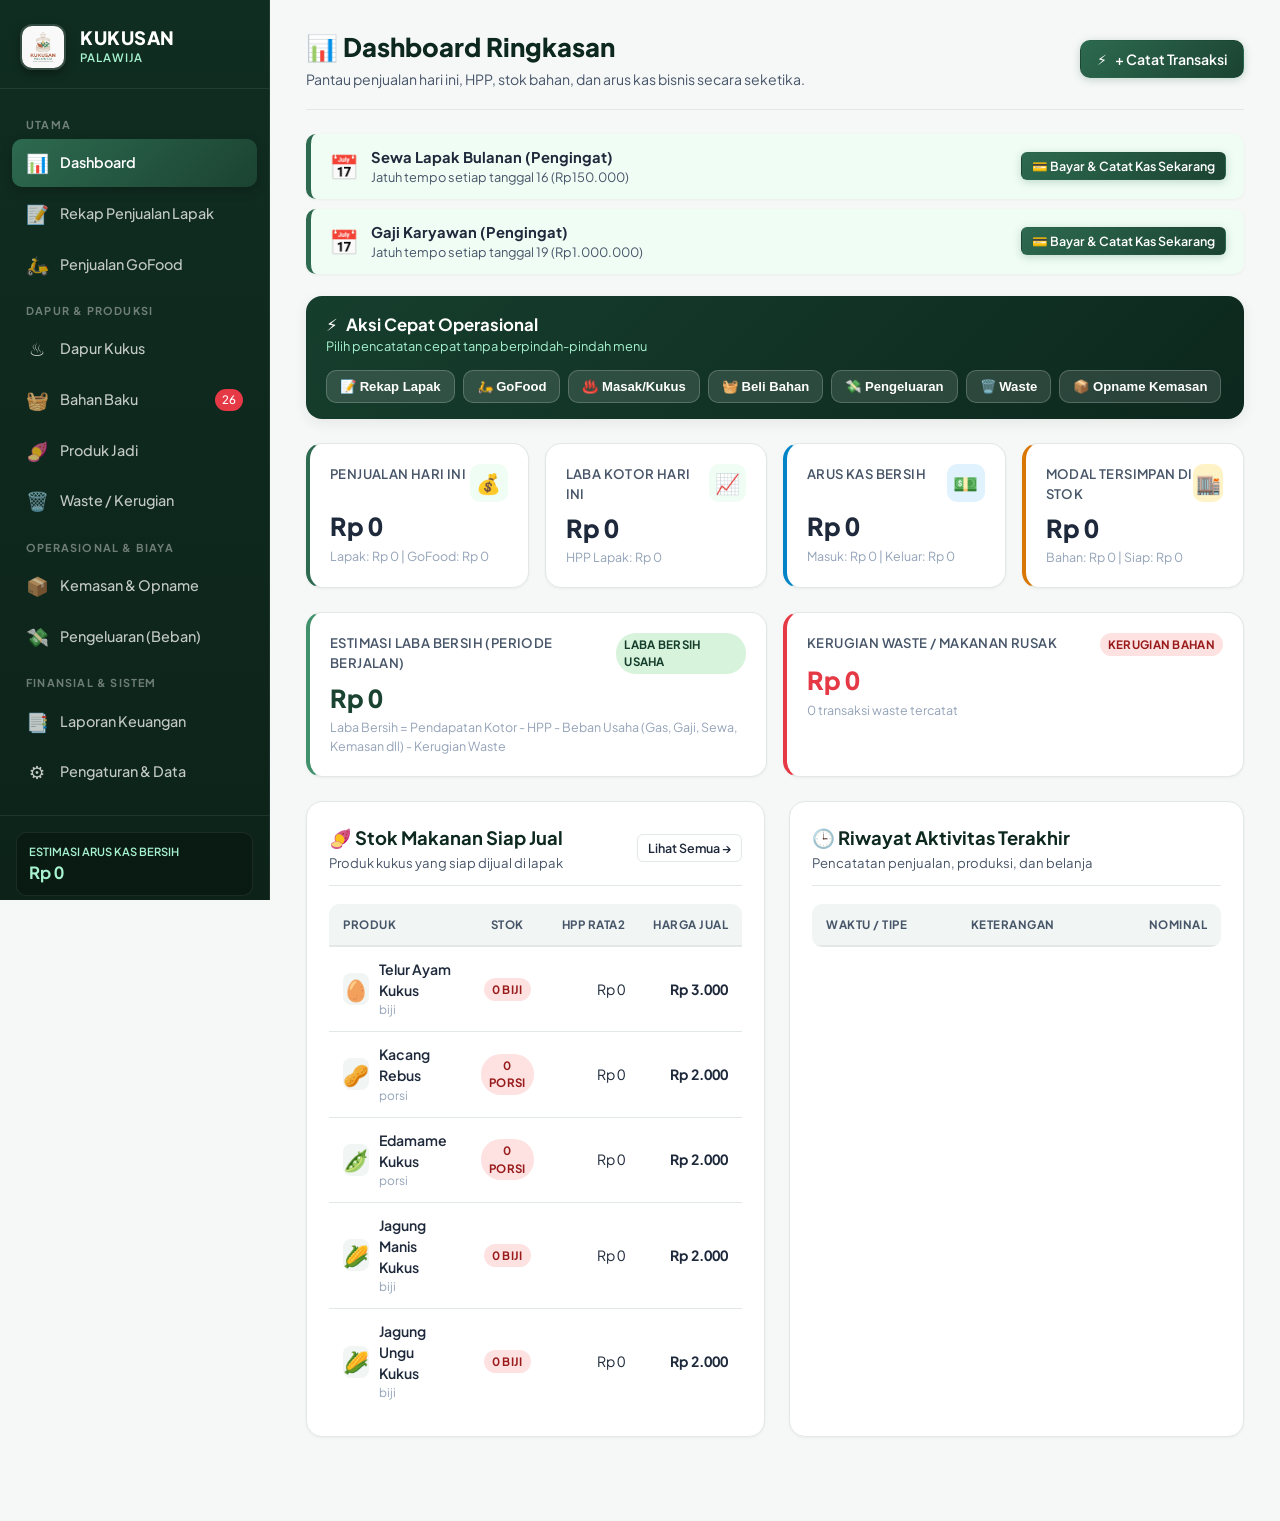
==== commit 289b0948: "Add files via upload Update rekap harian simpel & gofood ringkas" ====
--- a/index.html
+++ b/index.html
@@ -31,8 +31,8 @@
         </li>
         <li>
           <a class="nav-item" data-view="pos" id="navPos">
-            <span class="icon">🛒</span>
-            <span>Kasir Lapak (POS)</span>
+            <span class="icon">📝</span>
+            <span>Rekap Penjualan Lapak</span>
           </a>
         </li>
         <li>
@@ -125,13 +125,13 @@
         </div>
       </header>
 
-      <!-- RECURRING ALERTS (GAJI TGL 19 & SEWA TGL 16) -->
-      <div id="recurringAlertContainer" class="recurring-alert-container"></div>
-
       <!-- ========================================================
            VIEW 1: DASHBOARD
            ======================================================== -->
       <section id="viewDashboard" class="view-section active">
+        <!-- RECURRING ALERTS (GAJI TGL 19 & SEWA TGL 16) -->
+        <div id="recurringAlertContainer" class="recurring-alert-container"></div>
+
         <!-- QUICK ACTION BAR -->
         <div class="quick-action-bar">
           <div class="quick-action-left">
@@ -139,7 +139,7 @@
             <p>Pilih pencatatan cepat tanpa berpindah-pindah menu</p>
           </div>
           <div class="quick-buttons-row">
-            <button class="btn-quick" onclick="app.openModal('modalSaleLapakQuick')">🛒 Jual Lapak</button>
+            <button class="btn-quick" onclick="app.switchView('pos')">📝 Rekap Lapak</button>
             <button class="btn-quick" onclick="app.openModal('modalGoFood')">🛵 GoFood</button>
             <button class="btn-quick" onclick="app.openModal('modalProduction')">♨️ Masak/Kukus</button>
             <button class="btn-quick" onclick="app.openModal('modalPurchase')">🧺 Beli Bahan</button>
@@ -272,103 +272,151 @@
       </section>
 
       <!-- ========================================================
-           VIEW 2: KASIR LAPAK (POS CEPAT)
+           VIEW 2: REKAP PENJUALAN LAPAK (TUTUP HARIAN)
            ======================================================== -->
       <section id="viewPos" class="view-section">
-        <div class="pos-container">
-          <!-- Left: Product Grid Selector -->
-          <div class="pos-product-section">
-            <div class="card" style="margin-bottom:0;">
-              <div class="product-picker-header">
-                <div>
-                  <h3 class="card-title">🛒 Pilih Menu Siap Jual</h3>
-                  <div class="card-subtitle">Klik item untuk menambahkan langsung ke keranjang kasir</div>
-                </div>
-                <input type="text" id="posSearchInput" class="search-input" placeholder="🔍 Cari menu palawija..." oninput="app.filterPosProducts(this.value)">
-              </div>
-              <div class="product-grid" id="posProductGrid">
-                <!-- Populated by JS -->
-              </div>
-            </div>
-
-            <!-- Riwayat Penjualan Lapak Hari Ini -->
-            <div class="card" style="margin-top:20px;">
-              <div class="card-header">
-                <h3 class="card-title">📋 Riwayat Nota Lapak Hari Ini</h3>
-              </div>
-              <div class="table-responsive">
-                <table class="data-table">
-                  <thead>
-                    <tr>
-                      <th>No Nota</th>
-                      <th>Jam</th>
-                      <th>Detail Item</th>
-                      <th class="text-right">Total Jual</th>
-                      <th class="text-right">HPP</th>
-                      <th class="text-right">Laba Kotor</th>
-                      <th class="text-center">Aksi</th>
-                    </tr>
-                  </thead>
-                  <tbody id="posSalesHistoryTable">
-                    <!-- Populated by JS -->
-                  </tbody>
-                </table>
-              </div>
-            </div>
-          </div>
-
-          <!-- Right: Cart & Checkout Panel -->
-          <div class="pos-cart-panel">
-            <div class="cart-title">
-              <span>🛒 Keranjang Pembeli</span>
-              <button class="btn btn-secondary btn-sm" onclick="app.posClearCart()">Kosongkan</button>
-            </div>
-
-            <div class="cart-items-list" id="posCartItemsList">
-              <!-- Cart items -->
-            </div>
-
-            <div class="cart-summary-box">
-              <div class="cart-summary-row">
-                <span>Total Item</span>
-                <span id="posCartItemCount">0 porsi/biji</span>
-              </div>
-              <div class="cart-summary-row">
-                <span>Estimasi HPP Total</span>
-                <span id="posCartHppTotal" class="num">Rp 0</span>
-              </div>
-              <div class="cart-summary-row total">
-                <span>Total Tagihan</span>
-                <span id="posCartTotalAmount" class="num">Rp 0</span>
-              </div>
-            </div>
-
-            <div class="pos-payment-inputs">
-              <div class="form-group" style="margin-bottom:8px;">
-                <label class="form-label">Metode Pembayaran</label>
-                <select id="posPaymentMethod" class="form-select">
+        
+        <!-- Bar Kontrol Rekap Harian Lapak -->
+        <div class="card" style="margin-bottom: 20px;">
+          <div class="card-header" style="margin-bottom:14px; padding-bottom:10px;">
+            <div>
+              <h3 class="card-title">📝 Rekap Penjualan & Tutup Harian Lapak</h3>
+              <div class="card-subtitle">
+                Cukup catat total uang hasil penjualan hari ini dan sisa stok fisik di lapak. Sistem otomatis menghitung jumlah produk terjual, HPP, serta laba kotor hari ini.
+              </div>
+            </div>
+            <div style="display:flex; gap:10px; align-items:center;">
+              <button class="btn btn-secondary btn-sm" type="button" onclick="app.setAllRekapZero()">
+                ⚡ Tandai Semua Sisa = 0 (Habis)
+              </button>
+            </div>
+          </div>
+
+          <form id="formDailyClosing" onsubmit="app.handleDailyClosingSubmit(event)">
+            <!-- Form Grid: Tanggal, Total Pendapatan, Metode Bayar -->
+            <div class="form-row-3" style="margin-bottom: 16px;">
+              <div class="form-group" style="margin-bottom:0;">
+                <label class="form-label">📅 Tanggal Rekap / Tutup</label>
+                <input type="date" id="rekapDate" class="form-control" required>
+              </div>
+
+              <div class="form-group" style="margin-bottom:0;">
+                <label class="form-label">💵 Total Pendapatan Lapak (Rp) *</label>
+                <input type="number" id="rekapTotalRevenue" class="form-control" placeholder="Contoh: 250000" min="0" required oninput="app.recalcDailyClosingTotals()" style="font-weight:700; font-size:1.05rem; color:var(--primary-800);">
+                <div class="form-hint">Total uang tunai + QRIS yang masuk hari ini</div>
+              </div>
+
+              <div class="form-group" style="margin-bottom:0;">
+                <label class="form-label">💳 Metode Penerimaan Kas</label>
+                <select id="rekapPaymentMethod" class="form-select">
                   <option value="Tunai">💵 Tunai (Cash)</option>
-                  <option value="QRIS">📱 QRIS</option>
+                  <option value="QRIS">📱 QRIS / E-Wallet</option>
+                  <option value="Campuran (Tunai + QRIS)">🔄 Campuran (Tunai + QRIS)</option>
                   <option value="Transfer">🏦 Transfer Bank</option>
                 </select>
               </div>
-
-              <div class="form-group" style="margin-bottom:8px;">
-                <label class="form-label">Uang Diterima (Rp)</label>
-                <input type="number" id="posCashReceived" class="form-control" placeholder="0" oninput="app.calculatePosChange()">
-              </div>
-
-              <div class="cart-summary-row" style="font-weight:700; color:var(--primary-700); margin-bottom:12px;">
-                <span>Kembalian:</span>
-                <span id="posChangeDisplay" class="num">Rp 0</span>
-              </div>
-
-              <button class="btn btn-primary btn-lg" style="width:100%;" onclick="app.posSubmitSale()">
-                ✅ Simpan Transaksi Lapak
+            </div>
+
+            <!-- Live KPI Summary Bar -->
+            <div class="stats-grid" style="margin-bottom: 20px; grid-template-columns: repeat(auto-fit, minmax(200px, 1fr));">
+              <div class="stat-card highlight-cash" style="padding:14px;">
+                <div class="stat-card-title">Total Omset Lapak</div>
+                <div class="stat-card-value num" id="rekapLiveOmset" style="font-size:1.35rem; color:var(--primary-800);">Rp 0</div>
+                <div class="stat-card-subtitle">Pendapatan kotor hari ini</div>
+              </div>
+              <div class="stat-card gold" style="padding:14px;">
+                <div class="stat-card-title">Total Terjual</div>
+                <div class="stat-card-value num" id="rekapLiveQtySold" style="font-size:1.35rem; color:var(--accent-gold);">0 porsi</div>
+                <div class="stat-card-subtitle">Selisih stok - sisa lapak</div>
+              </div>
+              <div class="stat-card accent" style="padding:14px;">
+                <div class="stat-card-title">Total HPP Terjual</div>
+                <div class="stat-card-value num" id="rekapLiveHpp" style="font-size:1.35rem; color:var(--accent-terracotta);">Rp 0</div>
+                <div class="stat-card-subtitle">Beban modal produk terjual</div>
+              </div>
+              <div class="stat-card highlight-profit" style="padding:14px;">
+                <div class="stat-card-title">Laba Kotor Lapak</div>
+                <div class="stat-card-value num" id="rekapLiveGrossProfit" style="font-size:1.35rem; color:var(--primary-700);">Rp 0</div>
+                <div class="stat-card-subtitle" id="rekapLiveMarginPct">Margin: 0%</div>
+              </div>
+            </div>
+
+            <!-- Tabel Pengecekan Sisa Stok & Terjual -->
+            <div class="card-header" style="margin-bottom:10px; padding-bottom:8px; border-bottom:1px solid var(--border-light);">
+              <div>
+                <h4 style="font-size:0.95rem; font-weight:700; color:var(--text-primary);">
+                  📦 Cek Sisa Produk di Lapak
+                </h4>
+                <span style="font-size:0.8rem; color:var(--text-muted);" id="rekapTableSubHint">
+                  Hanya menampilkan menu yang memiliki stok siap jual. Cukup isi sisa produk di lapak.
+                </span>
+              </div>
+              <div style="display:flex; gap:8px;">
+                <button type="button" class="btn btn-secondary btn-sm" id="btnToggleShowAllRekap" onclick="app.toggleShowAllRekapProducts()">
+                  👁️ Tampilkan Semua Menu
+                </button>
+              </div>
+            </div>
+
+            <div class="table-responsive" style="margin-bottom: 20px;">
+              <table class="data-table">
+                <thead>
+                  <tr>
+                    <th>Menu Produk</th>
+                    <th class="text-center" style="width:140px;">Stok Siap Jual</th>
+                    <th class="text-center" style="width:180px; background:rgba(64,145,108,0.08);">Sisa di Lapak (Fisik)</th>
+                    <th class="text-center" style="width:140px;">Terjual (Selisih)</th>
+                    <th class="text-center" style="width:120px;">Aksi Cepat</th>
+                  </tr>
+                </thead>
+                <tbody id="dailyClosingTableBody">
+                  <!-- Populated by JS -->
+                </tbody>
+              </table>
+            </div>
+
+            <div class="form-group" style="margin-bottom: 16px;">
+              <label class="form-label">Catatan Rekap Harian (Opsional)</label>
+              <input type="text" id="rekapNotes" class="form-control" placeholder="Contoh: Lapak ramai saat sore, cuaca cerah">
+            </div>
+
+            <div style="display:flex; justify-content:flex-end; gap:12px;">
+              <button type="submit" class="btn btn-primary btn-lg" style="padding:12px 28px;">
+                ✅ Simpan Rekap Penjualan & Update Sisa Stok
               </button>
             </div>
-          </div>
-        </div>
+          </form>
+        </div>
+
+        <!-- Riwayat Rekap Penjualan Harian Lapak -->
+        <div class="card">
+          <div class="card-header">
+            <div>
+              <h3 class="card-title">📋 Riwayat Rekap Penjualan Harian Lapak</h3>
+              <div class="card-subtitle">Daftar penutupan rekap harian beserta omset, total HPP, dan laba kotor yang diperoleh</div>
+            </div>
+          </div>
+          <div class="table-responsive">
+            <table class="data-table">
+              <thead>
+                <tr>
+                  <th>No Rekap</th>
+                  <th>Tanggal & Jam</th>
+                  <th>Rincian Produk Terjual</th>
+                  <th class="text-right">Total Omset</th>
+                  <th class="text-right">Total HPP</th>
+                  <th class="text-right">Laba Kotor</th>
+                  <th>Metode Bayar</th>
+                  <th class="text-center">Aksi</th>
+                </tr>
+              </thead>
+              <tbody id="dailyClosingHistoryTableBody">
+                <!-- Populated by JS -->
+              </tbody>
+            </table>
+          </div>
+        </div>
+
       </section>
 
       <!-- ========================================================
@@ -379,25 +427,23 @@
           <div class="card-header">
             <div>
               <h3 class="card-title">🛵 Pencatatan Penjualan GoFood</h3>
-              <div class="card-subtitle">Metode ringkas: catat omset kotor, potongan fee, dan uang bersih diterima tanpa repot input per item</div>
+              <div class="card-subtitle">Cukup catat total uang bersih yang murni Anda terima di aplikasi GoPay / GoBiz</div>
             </div>
             <button class="btn btn-gofood" onclick="app.openModal('modalGoFood')">
               + Catat Rekap GoFood
             </button>
           </div>
 
-          <div class="stats-grid" style="grid-template-columns: repeat(3, 1fr); margin-bottom:20px;">
-            <div class="stat-card">
-              <span class="stat-card-title">Total Omset Kotor GoFood</span>
-              <div class="stat-card-value num" id="gfTotalGross">Rp 0</div>
-            </div>
-            <div class="stat-card accent">
-              <span class="stat-card-title">Total Potongan Fee Aplikasi</span>
-              <div class="stat-card-value num" id="gfTotalFee" style="color:var(--danger-600)">Rp 0</div>
-            </div>
+          <div class="stats-grid" style="grid-template-columns: repeat(auto-fit, minmax(220px, 1fr)); margin-bottom:20px;">
             <div class="stat-card highlight-profit">
-              <span class="stat-card-title">Uang Bersih Diterima</span>
+              <span class="stat-card-title">Total Uang Bersih Diterima</span>
               <div class="stat-card-value num" id="gfTotalNet" style="color:var(--gofood-green)">Rp 0</div>
+              <div class="stat-card-subtitle">Uang riil yang masuk dari GoFood</div>
+            </div>
+            <div class="stat-card gold">
+              <span class="stat-card-title">Total Transaksi / Pesanan</span>
+              <div class="stat-card-value num" id="gfTotalOrders">0 order</div>
+              <div class="stat-card-subtitle">Akumulasi pesanan GoFood</div>
             </div>
           </div>
 
@@ -407,10 +453,8 @@
                 <tr>
                   <th>No Pesanan</th>
                   <th>Tanggal</th>
-                  <th>Jumlah Order</th>
-                  <th class="text-right">Penjualan Kotor</th>
-                  <th class="text-right">Fee Aplikasi</th>
-                  <th class="text-right">Diterima Bersih</th>
+                  <th class="text-center">Jumlah Order</th>
+                  <th class="text-right">Total Uang Diterima Bersih</th>
                   <th>Metode Masuk</th>
                   <th>Catatan</th>
                   <th class="text-center">Aksi</th>
@@ -1071,9 +1115,9 @@
     </div>
   </div>
 
-  <!-- MODAL: PROSES PRODUKSI (DAPUR KUKUS & ALOKASI BIAYA) -->
+  <!-- MODAL: PROSES PRODUKSI (DAPUR KUKUS) -->
   <div class="modal-backdrop" id="modalProduction">
-    <div class="modal-dialog" style="max-width:760px;">
+    <div class="modal-dialog" style="max-width:840px;">
       <div class="modal-header">
         <h3 class="modal-title">♨️ Catat Proses Produksi (Dapur Kukus)</h3>
         <button class="btn-close" onclick="app.closeModal('modalProduction')">&times;</button>
@@ -1091,32 +1135,34 @@
             </div>
           </div>
 
-          <!-- Section 1: Bahan Baku yang Digunakan -->
-          <div class="repeater-box">
-            <div class="repeater-header">
-              <span>🧺 1. BAHAN BAKU YANG DIGUNAKAN (INPUT)</span>
-              <button type="button" class="btn btn-secondary btn-sm" onclick="app.addProductionIngredientRow()">+ Tambah Bahan</button>
-            </div>
-            <div id="prdIngredientsContainer">
-              <!-- Dynamic ingredient rows -->
-            </div>
-          </div>
-
-          <!-- Section 2: Hasil Produksi Aktual & Alokasi Persentase Biaya -->
-          <div class="repeater-box">
-            <div class="repeater-header">
-              <span>🍠 2. HASIL PRODUK JADI AKTUAL (OUTPUT)</span>
-              <button type="button" class="btn btn-secondary btn-sm" onclick="app.addProductionOutputRow()">+ Tambah Produk Hasil</button>
-            </div>
-            <p style="font-size:0.75rem; color:var(--text-secondary); margin-bottom:8px;">
-              Jika menghasilkan lebih dari 1 produk (misal Edamame & Kacang), bagi persentase alokasi biayanya (Total wajib 100%).
-            </p>
-            <div id="prdOutputsContainer">
-              <!-- Dynamic output rows -->
-            </div>
-            <div style="display:flex; justify-content:space-between; align-items:center; margin-top:8px; font-size:0.85rem; font-weight:700;">
-              <span>Total Alokasi Biaya:</span>
-              <span id="prdTotalAllocationDisplay" class="badge badge-success">100%</span>
+          <!-- Tabel Masak Terpadu & Simpel -->
+          <div class="repeater-box" style="background:#fff; border:1px solid var(--border-light); padding:16px;">
+            <div class="repeater-header" style="border-bottom:1px solid var(--border-light); padding-bottom:10px; margin-bottom:12px;">
+              <div>
+                <span style="font-size:0.95rem; font-weight:700; color:var(--primary-900);">🍲 DAFTAR MENU YANG DIKUKUS</span>
+                <div style="font-size:0.75rem; color:var(--text-secondary); font-weight:normal; margin-top:2px;">
+                  Pilih bahan mentah & isi jumlahnya. Hasil matang otomatis terisi sama & tetap bisa diubah jika ada yang susut.
+                </div>
+              </div>
+              <button type="button" class="btn btn-primary btn-sm" onclick="app.addProductionRow()">+ Tambah Menu</button>
+            </div>
+
+            <div class="table-responsive">
+              <table class="data-table" style="font-size:0.86rem;">
+                <thead>
+                  <tr>
+                    <th style="min-width:180px;">Bahan Mentah Dipakai</th>
+                    <th style="width:110px;" class="text-center">Jumlah Mentah</th>
+                    <th style="min-width:180px;">Menjadi Menu Matang</th>
+                    <th style="width:110px;" class="text-center">Hasil Matang</th>
+                    <th style="min-width:110px;" class="text-right">Est. HPP/Unit</th>
+                    <th style="width:36px;" class="text-center"></th>
+                  </tr>
+                </thead>
+                <tbody id="prdUnifiedRowsContainer">
+                  <!-- Dynamic unified rows -->
+                </tbody>
+              </table>
             </div>
           </div>
 
@@ -1125,28 +1171,30 @@
             <div class="alert-card-left">
               <span class="alert-icon">📊</span>
               <div class="alert-card-text">
-                <div style="font-weight:700; font-size:0.88rem;">Total Biaya Produksi Batch: <span id="prdTotalCostDisplay" class="num">Rp 0</span></div>
-                <div style="font-size:0.76rem; color:var(--text-secondary);" id="prdResultHppBreakdown">
-                  HPP per unit produk akan dihitung otomatis dan memperbarui rata-rata stok produk jadi.
+                <div style="font-weight:700; font-size:0.92rem;">
+                  Total Biaya Produksi Batch: <span id="prdTotalCostDisplay" class="num" style="color:var(--primary-800)">Rp 0</span>
                 </div>
+                <div style="font-size:0.78rem; color:var(--text-secondary);" id="prdResultHppBreakdown">
+                  HPP dihitung otomatis tanpa perlu repot mengisi persentase biaya.
+                </div>
               </div>
             </div>
           </div>
 
           <div class="form-group" style="margin-top:12px;">
-            <label class="form-label">Catatan Batch</label>
-            <input type="text" id="prdNotes" class="form-control" placeholder="Contoh: Produksi sesi pagi 20 porsi">
+            <label class="form-label">Catatan Batch (Opsional)</label>
+            <input type="text" id="prdNotes" class="form-control" placeholder="Contoh: Produksi sesi pagi siap jual">
           </div>
         </div>
         <div class="modal-footer">
           <button type="button" class="btn btn-secondary" onclick="app.closeModal('modalProduction')">Batal</button>
-          <button type="submit" class="btn btn-primary">Simpan Produksi</button>
+          <button type="submit" class="btn btn-primary btn-lg">✅ Simpan Produksi & Update Stok</button>
         </div>
       </form>
     </div>
   </div>
 
-  <!-- MODAL: PENJUALAN GOFOOD (RINGKAS) -->
+  <!-- MODAL: PENJUALAN GOFOOD (RINGKAS & SIMPEL) -->
   <div class="modal-backdrop" id="modalGoFood">
     <div class="modal-dialog">
       <div class="modal-header">
@@ -1162,51 +1210,32 @@
             </div>
             <div class="form-group">
               <label class="form-label">Jumlah Transaksi / Pesanan</label>
-              <input type="number" id="gfOrderCount" class="form-control" value="1" min="1">
-            </div>
-          </div>
-
-          <div class="form-row">
-            <div class="form-group">
-              <label class="form-label">Penjualan Kotor (Gross) (Rp)</label>
-              <input type="number" id="gfGrossSales" class="form-control" required placeholder="Contoh: 100000" oninput="app.calculateGoFoodNet()">
-            </div>
-            <div class="form-group">
-              <label class="form-label">Potongan Fee GoFood (Rp)</label>
-              <input type="number" id="gfAppFee" class="form-control" required placeholder="Contoh: 20000" oninput="app.calculateGoFoodNet()">
-            </div>
-          </div>
-
-          <div class="alert-card info" style="margin-bottom:14px;">
-            <div class="alert-card-left">
-              <span class="alert-icon">💵</span>
-              <div class="alert-card-text">
-                <div style="font-weight:800; font-size:1rem; color:var(--gofood-green)">
-                  Diterima Bersih (Masuk Kas): <span id="gfNetDisplay" class="num">Rp 0</span>
-                </div>
-                <div style="font-size:0.75rem; color:var(--text-secondary);">
-                  Angka bersih ini yang dicatat sebagai uang masuk nyata.
-                </div>
-              </div>
+              <input type="number" id="gfOrderCount" class="form-control" value="1" min="1" placeholder="1">
             </div>
           </div>
 
           <div class="form-group">
-            <label class="form-label">Metode Pencairan</label>
+            <label class="form-label">💵 Total Uang Diterima Bersih (Rp) *</label>
+            <input type="number" id="gfNetSales" class="form-control" required min="1" placeholder="Contoh: 85000" style="font-size:1.1rem; font-weight:700; color:var(--gofood-green);">
+            <div class="form-hint">Masukkan langsung total uang bersih yang tertampil di aplikasi GoPay / GoBiz Anda. Tidak perlu menghitung potongan aplikasi.</div>
+          </div>
+
+          <div class="form-group">
+            <label class="form-label">Metode Pencairan / Masuk Kas</label>
             <select id="gfPaymentMethod" class="form-select">
-              <option value="Transfer GoPay Saldo">📱 Saldo GoPay Partner</option>
+              <option value="Saldo GoPay Partner">📱 Saldo GoPay Partner / GoBiz</option>
               <option value="Transfer Rekening Bank">🏦 Transfer Bank Rekening</option>
             </select>
           </div>
 
           <div class="form-group">
-            <label class="form-label">Catatan Pesanan</label>
+            <label class="form-label">Catatan Pesanan (Opsional)</label>
             <input type="text" id="gfNotes" class="form-control" placeholder="Contoh: Penjualan GoFood sesi siang">
           </div>
         </div>
         <div class="modal-footer">
           <button type="button" class="btn btn-secondary" onclick="app.closeModal('modalGoFood')">Batal</button>
-          <button type="submit" class="btn btn-gofood">Simpan GoFood</button>
+          <button type="submit" class="btn btn-gofood">✅ Simpan GoFood</button>
         </div>
       </form>
     </div>
@@ -1568,19 +1597,19 @@
     </div>
   </div>
 
-  <!-- MODAL: STRUK PENJUALAN LAPAK (PRINT VIEW) -->
+  <!-- MODAL: STRUK / DETAIL REKAP PENJUALAN LAPAK -->
   <div class="modal-backdrop" id="modalReceipt">
-    <div class="modal-dialog" style="max-width:380px;">
+    <div class="modal-dialog" style="max-width:560px;">
       <div class="modal-header">
-        <h3 class="modal-title">🧾 Struk Pembelian</h3>
+        <h3 class="modal-title">📑 Rincian Rekap Penjualan Lapak</h3>
         <button class="btn-close" onclick="app.closeModal('modalReceipt')">&times;</button>
       </div>
-      <div class="modal-body" id="receiptPrintArea" style="font-family:monospace; font-size:0.85rem;">
+      <div class="modal-body" id="receiptPrintArea">
         <!-- Populated by JS -->
       </div>
       <div class="modal-footer">
         <button type="button" class="btn btn-secondary" onclick="app.closeModal('modalReceipt')">Tutup</button>
-        <button type="button" class="btn btn-primary" onclick="window.print()">🖨️ Cetak Struk</button>
+        <button type="button" class="btn btn-primary" onclick="window.print()">🖨️ Cetak Rekap</button>
       </div>
     </div>
   </div>
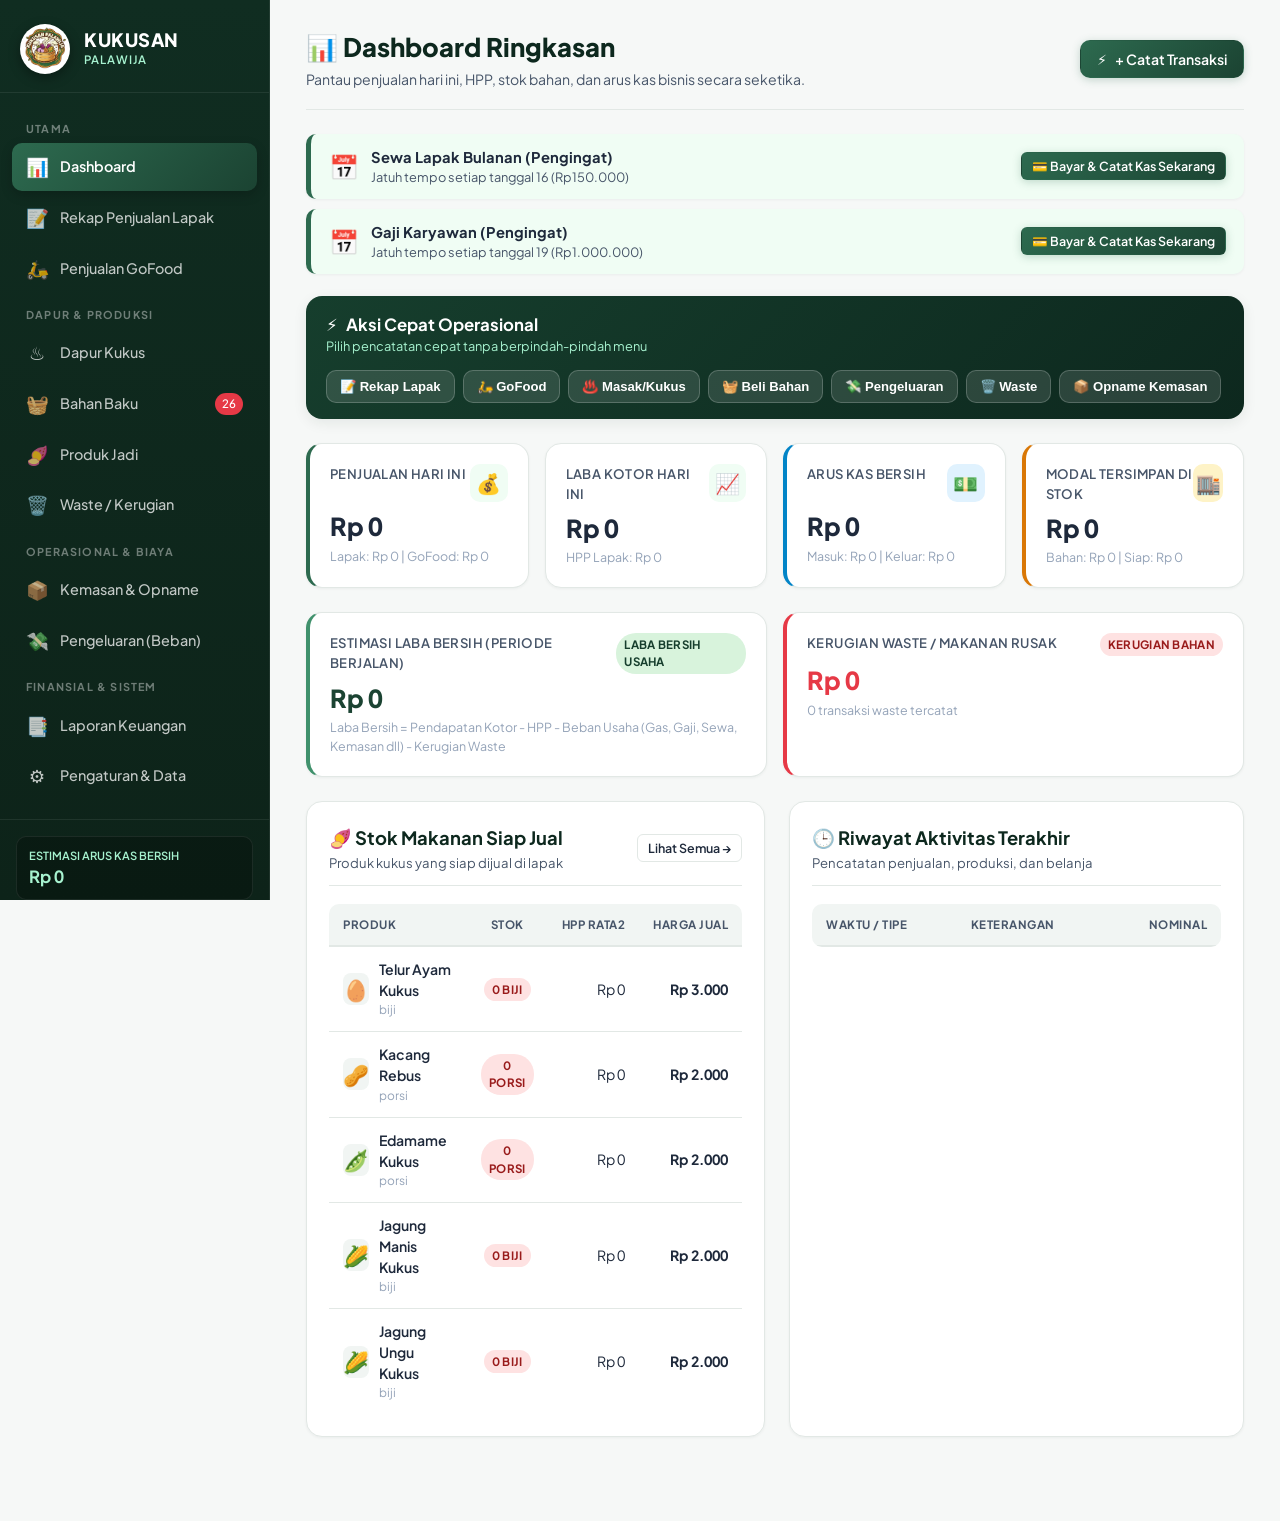
==== commit a6dc36f3: "09-10-2026 upload baru 9 Sept 2026" ====
--- a/index.html
+++ b/index.html
@@ -6,7 +6,7 @@
   <title>KUKUSAN PALAWIJA - Sistem Operasional & Keuangan Cerdas</title>
   <meta name="description" content="Aplikasi pencatatan operasional, persediaan MWA, HPP, laba rugi, dan arus kas usaha Kukusan Palawija.">
   <link rel="stylesheet" href="css/style.css">
-  <link rel="icon" type="image/jpeg" href="assets/logo.jpg">
+  <link rel="icon" type="image/png" href="assets/logo.png">
 </head>
 <body>
 
@@ -14,7 +14,7 @@
     <!-- SIDEBAR NAVIGASI -->
     <aside class="app-sidebar" id="appSidebar">
       <div class="brand-header">
-        <img src="assets/logo.jpg" alt="Logo Kukusan Palawija" class="brand-logo-img">
+        <img src="assets/logo.png" alt="Logo Kukusan Palawija" class="brand-logo-img">
         <div class="brand-title">
           <h1>KUKUSAN</h1>
           <div class="brand-tagline">PALAWIJA</div>
--- a/css/style.css
+++ b/css/style.css
@@ -115,12 +115,13 @@
 }
 
 .brand-logo-img {
-  width: 46px;
-  height: 46px;
-  border-radius: 12px;
+  width: 50px;
+  height: 50px;
+  border-radius: 50%;
   object-fit: cover;
-  box-shadow: 0 4px 10px rgba(0, 0, 0, 0.3);
-  border: 2px solid rgba(255, 255, 255, 0.15);
+  box-shadow: 0 4px 12px rgba(0, 0, 0, 0.35);
+  border: 2px solid rgba(255, 255, 255, 0.2);
+  background: #ffffff;
 }
 
 .brand-title h1 {
